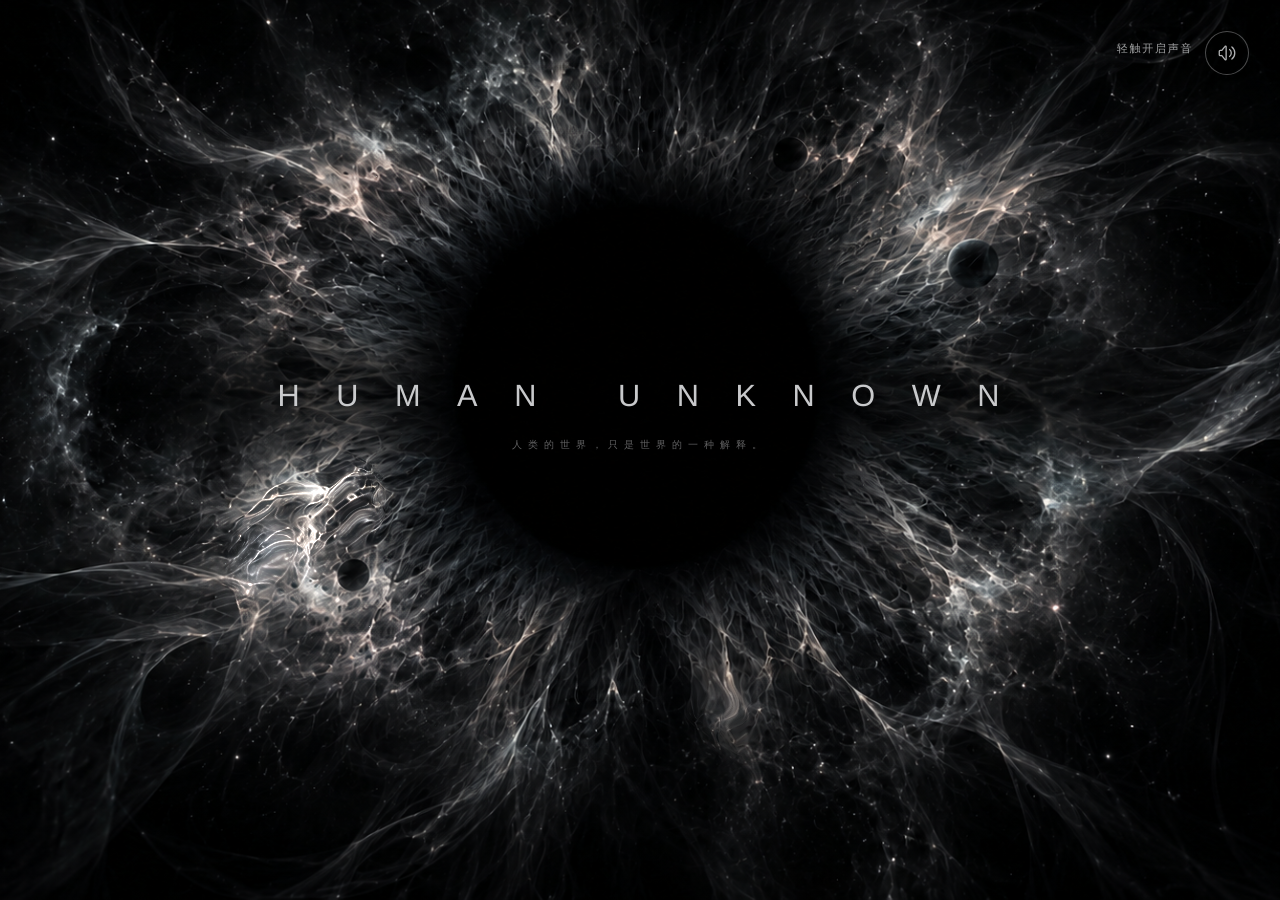
==== index.html @ 8161059b "deploy: publish homepage v4.2" ====
<!doctype html>
<html lang="zh-CN">
<head>
  <meta charset="utf-8">
  <meta name="viewport" content="width=device-width, initial-scale=1">
  <meta name="theme-color" content="#000000">
  <meta name="description" content="HUMAN UNKNOWN — 人类的世界，只是世界的一种解释。">
  <title>HUMAN UNKNOWN</title>
  <link rel="preload" as="image" href="assets/home-contact-background.png">
  <link rel="stylesheet" href="style.css?v=4.2.0-rc.1">
</head>
<body>
  <main
    class="contact"
    id="contact"
    data-intro="blackout"
    data-phase="opening"
    data-life="resting"
    data-input="none"
    data-countdown="waiting"
    data-countdown-value=""
    data-exit-ready="false"
    tabindex="0"
    aria-describedby="contactInstructions guideText"
  >
    <div class="cosmos" id="cosmos" aria-hidden="true">
      <canvas id="nebulaCanvas"></canvas>
      <img
        class="nebula-fallback"
        id="nebulaFallback"
        src="assets/home-contact-background.png"
        alt=""
        width="1672"
        height="941"
        draggable="false"
      >
    </div>

    <button
      class="sound-toggle"
      id="soundToggle"
      type="button"
      aria-label="轻触开启声音"
      aria-pressed="true"
      data-sound-state="armed"
    >
      <img
        id="soundIcon"
        src="assets/tabler-volume.svg"
        alt=""
        width="24"
        height="24"
        draggable="false"
      >
    </button>
    <span class="sound-prompt is-visible" id="soundPrompt" aria-hidden="true">轻触开启声音</span>
    <span class="visually-hidden" id="soundStatus" aria-live="polite">声音等待触碰开启</span>
    <span class="visually-hidden" id="contactInstructions">
      跟随文字靠近中央。“放入你的眼睛”结束后，在瞳孔内连续停留三秒完成接触。使用键盘时，按住回车键或空格键。
    </span>

    <header class="identity" aria-label="HUMAN UNKNOWN">
      <h1>HUMAN UNKNOWN</h1>
      <p>人类的世界，只是世界的一种解释。</p>
    </header>

    <div class="guide" aria-live="polite" aria-atomic="true">
      <p id="guideText"></p>
    </div>

    <div class="gaze-countdown" id="gazeCountdown" aria-live="polite" aria-atomic="true" aria-hidden="true">
      <span id="countdownNumber"></span>
    </div>

    <div class="contact-cursor" id="contactCursor" aria-hidden="true">
      <span></span>
    </div>
  </main>

  <noscript>请启用 JavaScript，完成这次接触。</noscript>
  <script src="encounter-machine.js?v=4.2.0-rc.1"></script>
  <script src="living-nebula.js?v=4.2.0-rc.1"></script>
  <script src="living-soundscape.js?v=4.2.0-rc.1"></script>
  <script src="app.js?v=4.2.0-rc.1"></script>
</body>
</html>
---- style.css ----
:root {
  color-scheme: dark;
  --paper: 222 223 225;
  --intro-reveal: 0;
  --cosmos-scale: 1;
  --cosmos-brightness: .18;
  --cosmos-contrast: 1.7;
  --entry-shift-y: 0px;
  --entry-scale: 1;
  --guide-exit-opacity: 1;
  --handoff-black: 0;
  --contact-proximity: 0;
  --contact-core: 0;
  --contact-hold: 0;
  --contact-countdown: 0;
  --contact-pull: 0;
  --contact-entry: 0;
  --hotzone-cue: 0;
  --hotzone-scale: .96;
  --pupil-x: 0px;
  --pupil-y: 0px;
}

* {
  box-sizing: border-box;
}

html,
body {
  width: 100%;
  height: 100%;
  margin: 0;
  overflow: hidden;
  background: #000;
}

body {
  color: rgb(var(--paper));
  font-family: "Helvetica Neue", "PingFang SC", "Noto Sans CJK SC", Arial, sans-serif;
  cursor: none;
  -webkit-font-smoothing: antialiased;
  text-rendering: geometricPrecision;
}

.contact {
  position: relative;
  width: 100%;
  height: 100%;
  min-height: 100svh;
  isolation: isolate;
  background: #000;
  overflow: hidden;
  user-select: none;
  touch-action: none;
}

.contact:focus-visible {
  outline: 1px solid rgba(var(--paper) / .16);
  outline-offset: -1px;
}

.contact::after {
  content: "";
  position: absolute;
  z-index: 11;
  inset: 0;
  background: #000;
  opacity: var(--handoff-black);
  pointer-events: none;
}

.cosmos {
  position: absolute;
  inset: 0;
  z-index: 0;
  overflow: hidden;
  opacity: var(--intro-reveal);
  filter:
    brightness(var(--cosmos-brightness))
    contrast(var(--cosmos-contrast));
  transform: scale(var(--cosmos-scale));
  transform-origin:
    calc(50% + var(--pupil-x))
    calc(50% + var(--pupil-y));
  will-change: opacity, filter, transform;
}

.cosmos::after {
  content: "";
  position: absolute;
  z-index: 2;
  left: calc(50% + var(--pupil-x));
  top: calc(50% + var(--pupil-y));
  width: clamp(230px, 32vmin, 430px);
  aspect-ratio: 1;
  border-radius: 46% 54% 51% 49% / 53% 47% 55% 45%;
  background:
    radial-gradient(
      ellipse 40% 14% at 48% 23%,
      rgba(var(--paper) / .28) 0%,
      rgba(152 160 164 / .11) 42%,
      transparent 76%
    ),
    radial-gradient(
      ellipse 15% 38% at 76% 53%,
      rgba(var(--paper) / .23) 0%,
      rgba(152 160 164 / .09) 46%,
      transparent 78%
    ),
    radial-gradient(
      ellipse 36% 13% at 47% 78%,
      rgba(var(--paper) / .20) 0%,
      rgba(152 160 164 / .08) 48%,
      transparent 80%
    ),
    radial-gradient(
      ellipse 13% 34% at 24% 55%,
      rgba(var(--paper) / .18) 0%,
      rgba(152 160 164 / .07) 50%,
      transparent 82%
    ),
    radial-gradient(
      ellipse 43% 46% at 50% 51%,
      rgba(0 0 0 / .48) 0 58%,
      transparent 84%
    );
  opacity: var(--hotzone-cue);
  filter: blur(7px) saturate(.72);
  transform: translate(-50%, -50%) rotate(-4deg) scale(var(--hotzone-scale));
  transition:
    opacity .9s cubic-bezier(.22, .61, .36, 1),
    transform 1.25s cubic-bezier(.22, .61, .36, 1),
    border-radius .72s cubic-bezier(.22, .61, .36, 1),
    filter .72s ease;
  pointer-events: none;
  will-change: opacity, transform;
}

.cosmos canvas {
  position: absolute;
  inset: 0;
  width: 100%;
  height: 100%;
  display: block;
  pointer-events: none;
}

.nebula-fallback {
  position: absolute;
  inset: 0;
  width: 100%;
  height: 100%;
  display: none;
  object-fit: cover;
  pointer-events: none;
  -webkit-user-drag: none;
}

.contact.no-webgl .nebula-fallback {
  display: block;
}

.contact.no-webgl #nebulaCanvas {
  display: none;
}

.identity {
  position: absolute;
  z-index: 2;
  left: 50%;
  top: 46.55%;
  width: min(80vw, 1040px);
  transform: translate(-50%, -50%) scale(.985);
  text-align: center;
  opacity: 0;
  filter: blur(9px) brightness(.62);
  transition:
    opacity 1.5s cubic-bezier(.22, .61, .36, 1),
    filter 1.65s cubic-bezier(.22, .61, .36, 1),
    transform 1.65s cubic-bezier(.22, .61, .36, 1);
  pointer-events: none;
}

.contact[data-intro="title-in"] .identity,
.contact[data-intro="title-hold"] .identity,
.contact[data-intro="dissolving"] .identity,
.contact[data-intro="contact"] .identity {
  opacity: 1;
  filter: blur(0) brightness(1);
  transform: translate(-50%, -50%) scale(1);
}

.sound-toggle {
  --sound-glow: 8px;
  --sound-glow-alpha: .015;
  position: fixed;
  z-index: 12;
  top: clamp(20px, 2.4vw, 38px);
  right: clamp(20px, 2.4vw, 38px);
  display: grid;
  place-items: center;
  width: 44px;
  height: 44px;
  margin: 0;
  padding: 0;
  border: 1px solid rgba(var(--paper) / .20);
  border-radius: 50%;
  background: rgba(0 0 0 / .18);
  box-shadow: 0 0 var(--sound-glow) rgba(var(--paper) / var(--sound-glow-alpha));
  opacity: 0;
  transform: translateY(-4px);
  transition:
    opacity 1.4s cubic-bezier(.22, .61, .36, 1),
    transform 1.4s cubic-bezier(.22, .61, .36, 1),
    border-color .45s ease,
    background-color .45s ease,
    box-shadow .35s ease;
  cursor: none;
  touch-action: manipulation;
  -webkit-tap-highlight-color: transparent;
}

.contact.is-ready:not([data-intro="blackout"]) .sound-toggle {
  opacity: .84;
  transform: translateY(0);
}

.sound-toggle:hover,
.sound-toggle:focus-visible,
.sound-toggle.is-on {
  border-color: rgba(var(--paper) / .40);
  background: rgba(0 0 0 / .28);
}

.sound-toggle:hover,
.sound-toggle:focus-visible {
  opacity: 1;
}

.sound-toggle:focus-visible {
  outline: 1px solid rgba(var(--paper) / .72);
  outline-offset: 4px;
}

.contact.is-ready:not([data-intro="blackout"]) .sound-toggle:disabled {
  opacity: .28;
}

.sound-toggle img {
  display: block;
  width: 20px;
  height: 20px;
  opacity: .78;
  transition: opacity .45s ease, transform .45s cubic-bezier(.22, .61, .36, 1);
  pointer-events: none;
  -webkit-user-drag: none;
}

.sound-toggle.is-on img {
  opacity: .94;
  transform: scale(1.03);
}

.sound-prompt {
  position: fixed;
  z-index: 12;
  top: clamp(32px, calc(2.4vw + 13px), 51px);
  right: clamp(76px, calc(2.4vw + 56px), 94px);
  color: rgba(var(--paper) / .72);
  font-family: "PingFang SC", "Noto Sans CJK SC", sans-serif;
  font-size: 11px;
  font-weight: 300;
  line-height: 1;
  letter-spacing: .16em;
  text-shadow: 0 0 16px rgba(0 0 0 / .92);
  white-space: nowrap;
  opacity: 0;
  transform: translateX(5px);
  transition:
    opacity .65s ease,
    transform .8s cubic-bezier(.22, .61, .36, 1);
  pointer-events: none;
}

.contact.is-ready:not([data-intro="blackout"]) .sound-prompt.is-visible {
  opacity: 1;
  transform: translateX(0);
}

.visually-hidden {
  position: absolute !important;
  width: 1px !important;
  height: 1px !important;
  padding: 0 !important;
  margin: -1px !important;
  overflow: hidden !important;
  clip: rect(0, 0, 0, 0) !important;
  white-space: nowrap !important;
  border: 0 !important;
}

.identity h1 {
  margin: 0;
  padding-left: 1.09em;
  color: rgba(var(--paper) / .9);
  font-size: clamp(22px, 2.4vw, 40px);
  font-weight: 200;
  line-height: 1;
  letter-spacing: 1.19em;
  transform: translateY(-5px);
  white-space: nowrap;
}

.identity p {
  margin: clamp(20px, 2.45vh, 26px) 0 0;
  color: rgba(var(--paper) / .43);
  font-family: "PingFang SC", "Noto Sans CJK SC", sans-serif;
  font-size: clamp(10px, .78vw, 13px);
  font-weight: 300;
  line-height: 1.4;
  letter-spacing: .6em;
  white-space: nowrap;
}

.guide {
  position: absolute;
  z-index: 3;
  left: 50%;
  top: 34.5vh;
  width: min(72vw, 640px);
  opacity: var(--guide-exit-opacity);
  transform:
    translate(-50%, var(--entry-shift-y))
    scale(var(--entry-scale));
  transform-origin: 50% 50%;
  text-align: center;
  pointer-events: none;
  will-change: opacity, transform;
}

.guide p {
  min-height: 1.6em;
  margin: 0;
  padding-left: .28em;
  color: rgba(var(--paper) / .62);
  font-family: "PingFang SC", "Noto Sans CJK SC", sans-serif;
  font-size: clamp(10px, .78vw, 13px);
  font-weight: 300;
  line-height: 1.6;
  letter-spacing: .28em;
  text-shadow:
    0 1px 10px rgba(0 0 0 / .98),
    0 0 22px rgba(0 0 0 / .9);
  opacity: 0;
  transform: translateY(6px);
  transition:
    opacity .55s ease,
    transform .65s cubic-bezier(.22, .61, .36, 1);
}

.guide p.is-visible {
  opacity: 1;
  transform: translateY(0);
}

.gaze-countdown {
  position: absolute;
  z-index: 4;
  left: calc(50% + var(--pupil-x));
  top: calc(50% + var(--pupil-y) + clamp(92px, 16vmin, 156px));
  width: 3em;
  color: rgba(var(--paper) / .76);
  font-family: "Helvetica Neue", Arial, sans-serif;
  font-size: clamp(20px, 2.35vmin, 30px);
  font-weight: 200;
  font-variant-numeric: tabular-nums;
  line-height: 1;
  letter-spacing: .04em;
  text-align: center;
  text-shadow:
    0 0 12px rgba(0 0 0 / .98),
    0 0 30px rgba(var(--paper) / .22);
  opacity: 0;
  transform: translate(-50%, -50%) scale(.88);
  transition:
    opacity .38s ease,
    transform .65s cubic-bezier(.22, .61, .36, 1);
  pointer-events: none;
}

.contact[data-countdown="active"] .gaze-countdown,
.contact[data-countdown="releasing"] .gaze-countdown {
  opacity: calc(.48 + var(--contact-countdown) * .40);
  transform: translate(-50%, -50%) scale(1);
}

.contact[data-countdown="ready"] .cosmos::after {
  filter: blur(5px) saturate(.68) brightness(1.18);
}

.contact[data-countdown="active"] .cosmos::after,
.contact[data-countdown="releasing"] .cosmos::after {
  border-radius: 34% 66% 37% 63% / 52% 46% 54% 48%;
  filter: blur(3px) saturate(.58) brightness(1.28);
  transform:
    translate(-50%, -50%)
    rotate(1deg)
    scale(var(--hotzone-scale))
    scaleX(.72)
    scaleY(1.08);
}

.contact-cursor {
  position: fixed;
  z-index: 10;
  left: 0;
  top: 0;
  width: 30px;
  height: 30px;
  margin: -15px 0 0 -15px;
  border: 1px solid rgba(var(--paper) / .54);
  border-radius: 50%;
  opacity: 0;
  transform: translate3d(-100px, -100px, 0) scale(1);
  transition:
    opacity .35s ease,
    width .65s cubic-bezier(.22, .61, .36, 1),
    height .65s cubic-bezier(.22, .61, .36, 1),
    margin .65s cubic-bezier(.22, .61, .36, 1),
    border-color .65s ease;
  will-change: transform;
  pointer-events: none;
}

.contact-cursor span {
  position: absolute;
  left: 50%;
  top: 50%;
  width: 2px;
  height: 2px;
  border-radius: 50%;
  background: rgba(var(--paper) / .62);
  transform: translate(-50%, -50%);
  opacity: 0;
  transition: opacity .65s ease;
}

.contact.has-pointer .contact-cursor {
  opacity: 1;
}

.contact[data-phase="closer"] .contact-cursor {
  width: 22px;
  height: 22px;
  margin: -11px 0 0 -11px;
  border-color: rgba(var(--paper) / .68);
}

.contact[data-phase="closer"] .contact-cursor span {
  opacity: 1;
}

noscript {
  position: fixed;
  z-index: 20;
  left: 50%;
  bottom: 8vh;
  transform: translateX(-50%);
  color: rgba(var(--paper) / .5);
  font-size: 12px;
  letter-spacing: .12em;
}

.contact[data-phase="handoff"] .guide {
  opacity: 0;
  pointer-events: none;
}

@media (max-width: 720px) {
  .identity {
    top: 47%;
    width: 92vw;
  }

  .identity h1 {
    padding-left: .32em;
    font-size: clamp(18px, 6vw, 28px);
    letter-spacing: .32em;
    transform: none;
  }

  .identity p {
    margin-top: 18px;
    font-size: 10px;
    letter-spacing: .18em;
  }

  .guide {
    top: 31.5vh;
    width: 88vw;
  }

  .guide p {
    font-size: 11px;
  }

  .gaze-countdown {
    top: calc(50% + var(--pupil-y) + 94px);
    font-size: 22px;
  }

  .sound-toggle {
    top: 18px;
    right: 18px;
    width: 44px;
    height: 44px;
  }

  .sound-toggle img {
    width: 19px;
    height: 19px;
  }

  .sound-prompt {
    top: 34px;
    right: 74px;
    font-size: 10px;
  }
}

@media (hover: none), (pointer: coarse) {
  body {
    cursor: auto;
  }

  .contact-cursor {
    display: none;
  }
}

@media (prefers-reduced-motion: reduce) {
  .cosmos,
  .identity,
  .guide p,
  .gaze-countdown,
  .sound-toggle,
  .sound-toggle img,
  .sound-prompt,
  .cosmos::after,
  .contact-cursor,
  .contact-cursor span {
    transition-duration: .01ms !important;
  }

  .cosmos canvas {
    will-change: auto;
  }

  .cosmos {
    transform: none;
    will-change: opacity;
  }
}
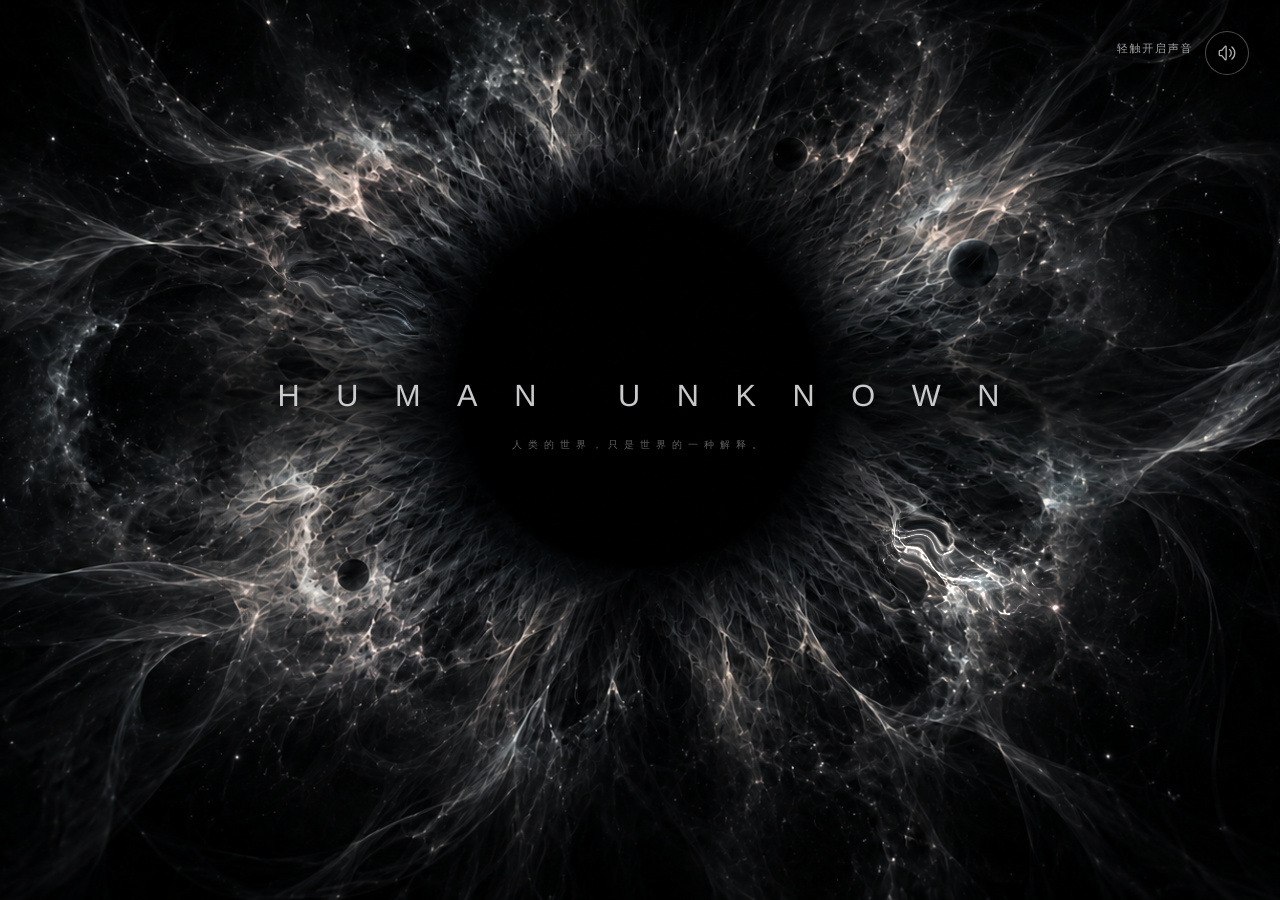
==== commit aeddc989: "feat: deploy pure-light cursor" ====
--- a/index.html
+++ b/index.html
@@ -7,7 +7,9 @@
   <meta name="description" content="HUMAN UNKNOWN — 人类的世界，只是世界的一种解释。">
   <title>HUMAN UNKNOWN</title>
   <link rel="preload" as="image" href="assets/home-contact-background.png">
-  <link rel="stylesheet" href="style.css?v=4.2.0-rc.1">
+  <link rel="preload" as="image" href="assets/cursor-light-cloud.png">
+  <link rel="preload" as="image" href="assets/cursor-light-point.png">
+  <link rel="stylesheet" href="style.css?v=4.3.0-rc.2">
 </head>
 <body>
   <main
@@ -72,15 +74,55 @@
       <span id="countdownNumber"></span>
     </div>
 
-    <div class="contact-cursor" id="contactCursor" aria-hidden="true">
-      <span></span>
+    <div
+      class="contact-cursor"
+      id="contactCursor"
+      data-mode="cloud"
+      data-target="none"
+      aria-hidden="true"
+    >
+      <span class="contact-cursor__stage">
+        <img
+          class="contact-cursor__light contact-cursor__cloud contact-cursor__cloud--veil"
+          src="assets/cursor-light-cloud.png"
+          alt=""
+          width="320"
+          height="320"
+          draggable="false"
+        >
+        <img
+          class="contact-cursor__light contact-cursor__cloud contact-cursor__cloud--body"
+          src="assets/cursor-light-cloud.png"
+          alt=""
+          width="320"
+          height="320"
+          draggable="false"
+        >
+        <img
+          class="contact-cursor__light contact-cursor__point contact-cursor__point--halo"
+          src="assets/cursor-light-point.png"
+          alt=""
+          width="192"
+          height="192"
+          draggable="false"
+        >
+        <img
+          class="contact-cursor__light contact-cursor__point contact-cursor__point--body"
+          src="assets/cursor-light-point.png"
+          alt=""
+          width="192"
+          height="192"
+          draggable="false"
+        >
+      </span>
     </div>
   </main>
 
   <noscript>请启用 JavaScript，完成这次接触。</noscript>
-  <script src="encounter-machine.js?v=4.2.0-rc.1"></script>
-  <script src="living-nebula.js?v=4.2.0-rc.1"></script>
-  <script src="living-soundscape.js?v=4.2.0-rc.1"></script>
-  <script src="app.js?v=4.2.0-rc.1"></script>
+  <script src="encounter-machine.js?v=4.3.0-rc.2"></script>
+  <script src="living-nebula.js?v=4.3.0-rc.2"></script>
+  <script src="living-soundscape.js?v=4.3.0-rc.2"></script>
+  <script src="light-cursor.js?v=4.3.0-rc.2"></script>
+  <script src="app.js?v=4.3.0-rc.2"></script>
 </body>
 </html>
--- a/style.css
+++ b/style.css
@@ -40,6 +40,16 @@
   cursor: none;
   -webkit-font-smoothing: antialiased;
   text-rendering: geometricPrecision;
+}
+
+@media (hover: hover) and (pointer: fine) {
+  html,
+  body,
+  body *,
+  body *::before,
+  body *::after {
+    cursor: none !important;
+  }
 }
 
 .contact {
@@ -411,53 +421,135 @@
 }
 
 .contact-cursor {
+  --cursor-opacity: 1;
+  --cursor-cloud-opacity: 1;
+  --cursor-cloud-veil-opacity: .34;
+  --cursor-point-opacity: 0;
+  --cursor-point-halo-opacity: 0;
+  --cursor-trail-x: 0px;
+  --cursor-trail-y: 0px;
+  --cursor-trail-wide-x: 0px;
+  --cursor-trail-wide-y: 0px;
+  --cursor-cloud-rotation: -8deg;
+  --cursor-cloud-veil-rotation: -12deg;
+  --cursor-orbit-rotation: 14deg;
+  --cursor-orbit-halo-rotation: -8.68deg;
+  --cursor-cloud-scale: 1;
+  --cursor-point-scale: .68;
+  --cursor-pull-x: 0px;
+  --cursor-pull-y: 0px;
+  --cursor-pull-angle: 0deg;
+  --cursor-stretch: 1;
+  --cursor-collapse: 1;
   position: fixed;
-  z-index: 10;
+  z-index: 14;
   left: 0;
   top: 0;
-  width: 30px;
-  height: 30px;
-  margin: -15px 0 0 -15px;
-  border: 1px solid rgba(var(--paper) / .54);
-  border-radius: 50%;
+  width: 86px;
+  height: 86px;
+  margin: -43px 0 0 -43px;
   opacity: 0;
-  transform: translate3d(-100px, -100px, 0) scale(1);
-  transition:
-    opacity .35s ease,
-    width .65s cubic-bezier(.22, .61, .36, 1),
-    height .65s cubic-bezier(.22, .61, .36, 1),
-    margin .65s cubic-bezier(.22, .61, .36, 1),
-    border-color .65s ease;
-  will-change: transform;
-  pointer-events: none;
-}
-
-.contact-cursor span {
+  transform: translate3d(-100px, -100px, 0);
+  transition: opacity .18s ease-out;
+  will-change: transform, opacity;
+  pointer-events: none;
+}
+
+.contact-cursor__stage,
+.contact-cursor__light {
   position: absolute;
   left: 50%;
   top: 50%;
-  width: 2px;
-  height: 2px;
-  border-radius: 50%;
-  background: rgba(var(--paper) / .62);
-  transform: translate(-50%, -50%);
-  opacity: 0;
-  transition: opacity .65s ease;
+  display: block;
+  pointer-events: none;
+  user-select: none;
+  -webkit-user-drag: none;
+}
+
+.contact-cursor__stage {
+  width: 86px;
+  height: 86px;
+  transform:
+    translate(
+      calc(-50% + var(--cursor-pull-x)),
+      calc(-50% + var(--cursor-pull-y))
+    )
+    rotate(var(--cursor-pull-angle))
+    scaleX(var(--cursor-stretch))
+    scaleY(var(--cursor-collapse));
+  transform-origin: 50% 50%;
+  will-change: transform;
+}
+
+.contact-cursor__light {
+  max-width: none;
+  height: auto;
+  mix-blend-mode: screen;
+  image-rendering: auto;
+  will-change: transform, opacity, filter;
+}
+
+.contact-cursor__cloud--body {
+  width: 72px;
+  opacity: var(--cursor-cloud-opacity);
+  filter:
+    brightness(1.18)
+    contrast(1.12)
+    saturate(.72)
+    drop-shadow(0 0 2px rgba(255 246 232 / .54))
+    drop-shadow(0 0 6px rgba(255 239 217 / .18));
+  transform:
+    translate(
+      calc(-50% + var(--cursor-trail-x)),
+      calc(-50% + var(--cursor-trail-y))
+    )
+    rotate(var(--cursor-cloud-rotation))
+    scale(var(--cursor-cloud-scale));
+}
+
+.contact-cursor__cloud--veil {
+  width: 82px;
+  opacity: var(--cursor-cloud-veil-opacity);
+  filter: blur(.9px) brightness(.74) contrast(1.10) saturate(.68);
+  transform:
+    translate(
+      calc(-50% + var(--cursor-trail-wide-x)),
+      calc(-50% + var(--cursor-trail-wide-y))
+    )
+    rotate(var(--cursor-cloud-veil-rotation))
+    scale(var(--cursor-cloud-scale));
+}
+
+.contact-cursor__point--body {
+  width: 42px;
+  opacity: var(--cursor-point-opacity);
+  filter:
+    brightness(1.28)
+    contrast(1.18)
+    saturate(.70)
+    drop-shadow(0 0 4px rgba(255 244 226 / .48));
+  transform:
+    translate(-50%, -50%)
+    rotate(var(--cursor-orbit-rotation))
+    scale(var(--cursor-point-scale));
+}
+
+.contact-cursor__point--halo {
+  width: 52px;
+  opacity: var(--cursor-point-halo-opacity);
+  filter:
+    blur(1.7px)
+    brightness(.92)
+    saturate(.66)
+    drop-shadow(0 0 6px rgba(255 239 215 / .42));
+  transform:
+    translate(-50%, -50%)
+    rotate(var(--cursor-orbit-halo-rotation))
+    scale(var(--cursor-point-scale));
 }
 
 .contact.has-pointer .contact-cursor {
-  opacity: 1;
-}
-
-.contact[data-phase="closer"] .contact-cursor {
-  width: 22px;
-  height: 22px;
-  margin: -11px 0 0 -11px;
-  border-color: rgba(var(--paper) / .68);
-}
-
-.contact[data-phase="closer"] .contact-cursor span {
-  opacity: 1;
+  opacity: var(--cursor-opacity);
 }
 
 noscript {
@@ -529,8 +621,12 @@
 }
 
 @media (hover: none), (pointer: coarse) {
-  body {
-    cursor: auto;
+  html,
+  body,
+  body *,
+  body *::before,
+  body *::after {
+    cursor: auto !important;
   }
 
   .contact-cursor {
@@ -548,7 +644,8 @@
   .sound-prompt,
   .cosmos::after,
   .contact-cursor,
-  .contact-cursor span {
+  .contact-cursor__stage,
+  .contact-cursor__light {
     transition-duration: .01ms !important;
   }
 
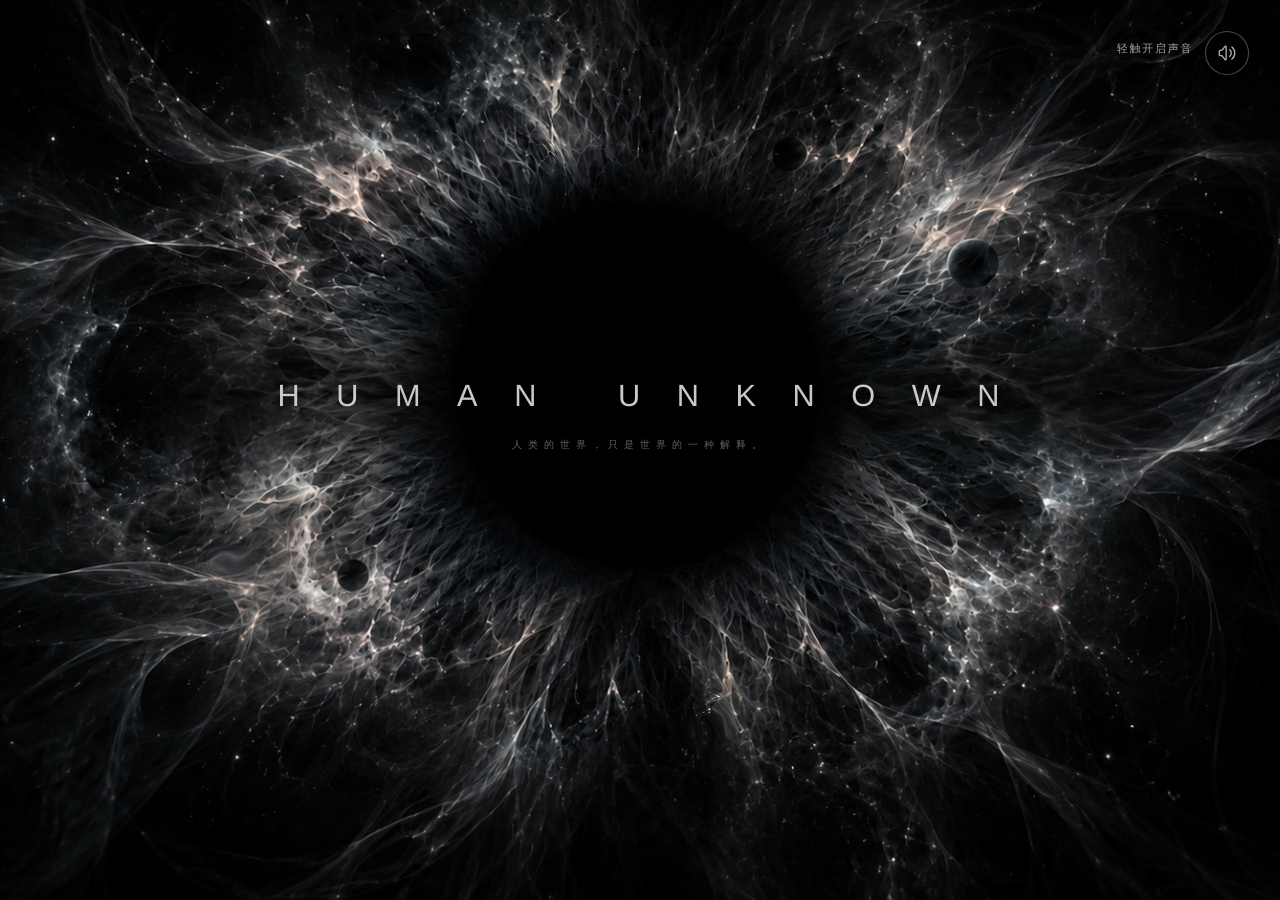
==== commit 5e27d7ee: "deploy: publish homepage v4.4 hold button" ====
--- a/index.html
+++ b/index.html
@@ -9,7 +9,7 @@
   <link rel="preload" as="image" href="assets/home-contact-background.png">
   <link rel="preload" as="image" href="assets/cursor-light-cloud.png">
   <link rel="preload" as="image" href="assets/cursor-light-point.png">
-  <link rel="stylesheet" href="style.css?v=4.3.0-rc.2">
+  <link rel="stylesheet" href="style.css?v=4.4.0-rc.1">
 </head>
 <body>
   <main
@@ -58,7 +58,7 @@
     <span class="sound-prompt is-visible" id="soundPrompt" aria-hidden="true">轻触开启声音</span>
     <span class="visually-hidden" id="soundStatus" aria-live="polite">声音等待触碰开启</span>
     <span class="visually-hidden" id="contactInstructions">
-      跟随文字靠近中央。“放入你的眼睛”结束后，在瞳孔内连续停留三秒完成接触。使用键盘时，按住回车键或空格键。
+      跟随文字完成接触。按钮出现后，长按“放入你的眼睛”三秒。使用键盘时，在按钮上按住回车键或空格键。
     </span>
 
     <header class="identity" aria-label="HUMAN UNKNOWN">
@@ -69,6 +69,10 @@
     <div class="guide" aria-live="polite" aria-atomic="true">
       <p id="guideText"></p>
     </div>
+
+    <button class="entry-control" id="entryControl" type="button" aria-describedby="contactInstructions">
+      长按放入你的眼睛
+    </button>
 
     <div class="gaze-countdown" id="gazeCountdown" aria-live="polite" aria-atomic="true" aria-hidden="true">
       <span id="countdownNumber"></span>
@@ -119,10 +123,10 @@
   </main>
 
   <noscript>请启用 JavaScript，完成这次接触。</noscript>
-  <script src="encounter-machine.js?v=4.3.0-rc.2"></script>
-  <script src="living-nebula.js?v=4.3.0-rc.2"></script>
-  <script src="living-soundscape.js?v=4.3.0-rc.2"></script>
-  <script src="light-cursor.js?v=4.3.0-rc.2"></script>
-  <script src="app.js?v=4.3.0-rc.2"></script>
+  <script src="encounter-machine.js?v=4.4.0-rc.1"></script>
+  <script src="living-nebula.js?v=4.4.0-rc.1"></script>
+  <script src="living-soundscape.js?v=4.4.0-rc.1"></script>
+  <script src="light-cursor.js?v=4.4.0-rc.1"></script>
+  <script src="app.js?v=4.4.0-rc.1"></script>
 </body>
 </html>
--- a/style.css
+++ b/style.css
@@ -17,6 +17,7 @@
   --contact-entry: 0;
   --hotzone-cue: 0;
   --hotzone-scale: .96;
+  --hotzone-y: -11vh;
   --pupil-x: 0px;
   --pupil-y: 0px;
 }
@@ -100,7 +101,7 @@
   position: absolute;
   z-index: 2;
   left: calc(50% + var(--pupil-x));
-  top: calc(50% + var(--pupil-y));
+  top: calc(50% + var(--pupil-y) + var(--hotzone-y));
   width: clamp(230px, 32vmin, 430px);
   aspect-ratio: 1;
   border-radius: 46% 54% 51% 49% / 53% 47% 55% 45%;
@@ -144,6 +145,7 @@
     filter .72s ease;
   pointer-events: none;
   will-change: opacity, transform;
+  display: none;
 }
 
 .cosmos canvas {
@@ -336,7 +338,7 @@
   position: absolute;
   z-index: 3;
   left: 50%;
-  top: 34.5vh;
+  top: 27.5vh;
   width: min(72vw, 640px);
   opacity: var(--guide-exit-opacity);
   transform:
@@ -373,11 +375,51 @@
   transform: translateY(0);
 }
 
+.entry-control {
+  position: absolute;
+  z-index: 5;
+  left: 50%;
+  top: 34vh;
+  min-width: 190px;
+  padding: 13px 24px;
+  border: 1px solid rgba(var(--paper) / .38);
+  border-radius: 2px;
+  background: rgba(var(--paper) / .07);
+  color: rgba(var(--paper) / .78);
+  font: 300 12px/1.4 "PingFang SC", "Noto Sans CJK SC", sans-serif;
+  letter-spacing: .22em;
+  text-align: center;
+  opacity: 0;
+  transform: translate(-50%, 7px);
+  transition: opacity .55s ease, transform .65s ease, background-color .3s ease;
+  pointer-events: none;
+  cursor: none;
+  touch-action: none;
+}
+
+.contact[data-phase="aligned"] .entry-control {
+  opacity: 1;
+  transform: translate(-50%, 0);
+  pointer-events: auto;
+}
+
+.entry-control:hover,
+.entry-control:focus-visible,
+.entry-control.is-holding {
+  border-color: rgba(var(--paper) / .68);
+  background: rgba(var(--paper) / calc(.09 + var(--contact-hold) * .16));
+  outline: none;
+}
+
+.contact[data-phase="aligned"] .guide {
+  opacity: 0;
+}
+
 .gaze-countdown {
   position: absolute;
   z-index: 4;
   left: calc(50% + var(--pupil-x));
-  top: calc(50% + var(--pupil-y) + clamp(92px, 16vmin, 156px));
+  top: calc(50% + var(--pupil-y) + var(--hotzone-y) + clamp(92px, 16vmin, 156px));
   width: 3em;
   color: rgba(var(--paper) / .76);
   font-family: "Helvetica Neue", Arial, sans-serif;
@@ -588,8 +630,17 @@
   }
 
   .guide {
-    top: 31.5vh;
+    top: 25.5vh;
     width: 88vw;
+  }
+
+  .entry-control {
+    top: 32.5vh;
+    min-width: 180px;
+  }
+
+  :root {
+    --hotzone-y: -9vh;
   }
 
   .guide p {
@@ -597,7 +648,7 @@
   }
 
   .gaze-countdown {
-    top: calc(50% + var(--pupil-y) + 94px);
+    top: calc(50% + var(--pupil-y) + var(--hotzone-y) + 94px);
     font-size: 22px;
   }
 
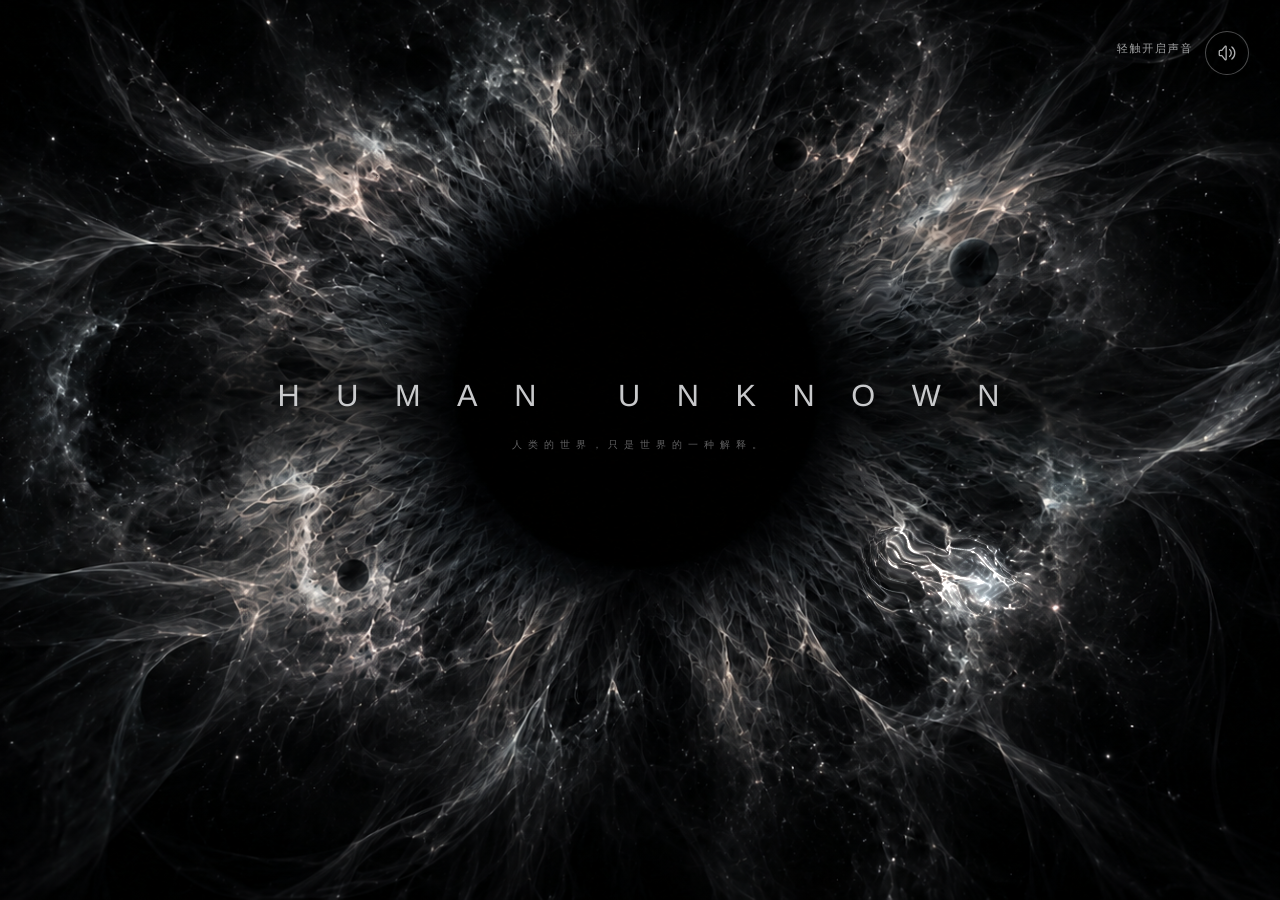
==== commit dc416ffe: "deploy: publish homepage v4.5 gaze return" ====
--- a/index.html
+++ b/index.html
@@ -9,7 +9,7 @@
   <link rel="preload" as="image" href="assets/home-contact-background.png">
   <link rel="preload" as="image" href="assets/cursor-light-cloud.png">
   <link rel="preload" as="image" href="assets/cursor-light-point.png">
-  <link rel="stylesheet" href="style.css?v=4.4.0-rc.1">
+  <link rel="stylesheet" href="style.css?v=4.5.0-rc.1">
 </head>
 <body>
   <main
@@ -58,7 +58,7 @@
     <span class="sound-prompt is-visible" id="soundPrompt" aria-hidden="true">轻触开启声音</span>
     <span class="visually-hidden" id="soundStatus" aria-live="polite">声音等待触碰开启</span>
     <span class="visually-hidden" id="contactInstructions">
-      跟随文字完成接触。按钮出现后，长按“放入你的眼睛”三秒。使用键盘时，在按钮上按住回车键或空格键。
+      跟随文字靠近中央。“在下方放入你的眼睛”结束后，在瞳孔内连续停留三秒完成接触。使用键盘时，按住回车键或空格键。
     </span>
 
     <header class="identity" aria-label="HUMAN UNKNOWN">
@@ -70,13 +70,11 @@
       <p id="guideText"></p>
     </div>
 
-    <button class="entry-control" id="entryControl" type="button" aria-describedby="contactInstructions">
-      长按放入你的眼睛
-    </button>
-
     <div class="gaze-countdown" id="gazeCountdown" aria-live="polite" aria-atomic="true" aria-hidden="true">
       <span id="countdownNumber"></span>
     </div>
+
+    <button class="return-control" id="returnControl" type="button">返回</button>
 
     <div
       class="contact-cursor"
@@ -123,10 +121,10 @@
   </main>
 
   <noscript>请启用 JavaScript，完成这次接触。</noscript>
-  <script src="encounter-machine.js?v=4.4.0-rc.1"></script>
-  <script src="living-nebula.js?v=4.4.0-rc.1"></script>
-  <script src="living-soundscape.js?v=4.4.0-rc.1"></script>
-  <script src="light-cursor.js?v=4.4.0-rc.1"></script>
-  <script src="app.js?v=4.4.0-rc.1"></script>
+  <script src="encounter-machine.js?v=4.5.0-rc.1"></script>
+  <script src="living-nebula.js?v=4.5.0-rc.1"></script>
+  <script src="living-soundscape.js?v=4.5.0-rc.1"></script>
+  <script src="light-cursor.js?v=4.5.0-rc.1"></script>
+  <script src="app.js?v=4.5.0-rc.1"></script>
 </body>
 </html>
--- a/style.css
+++ b/style.css
@@ -145,7 +145,6 @@
     filter .72s ease;
   pointer-events: none;
   will-change: opacity, transform;
-  display: none;
 }
 
 .cosmos canvas {
@@ -348,12 +347,13 @@
   text-align: center;
   pointer-events: none;
   will-change: opacity, transform;
+  transition: top .8s cubic-bezier(.22, .61, .36, 1);
 }
 
 .guide p {
   min-height: 1.6em;
   margin: 0;
-  padding-left: .28em;
+  padding-left: 0;
   color: rgba(var(--paper) / .62);
   font-family: "PingFang SC", "Noto Sans CJK SC", sans-serif;
   font-size: clamp(10px, .78vw, 13px);
@@ -373,46 +373,6 @@
 .guide p.is-visible {
   opacity: 1;
   transform: translateY(0);
-}
-
-.entry-control {
-  position: absolute;
-  z-index: 5;
-  left: 50%;
-  top: 34vh;
-  min-width: 190px;
-  padding: 13px 24px;
-  border: 1px solid rgba(var(--paper) / .38);
-  border-radius: 2px;
-  background: rgba(var(--paper) / .07);
-  color: rgba(var(--paper) / .78);
-  font: 300 12px/1.4 "PingFang SC", "Noto Sans CJK SC", sans-serif;
-  letter-spacing: .22em;
-  text-align: center;
-  opacity: 0;
-  transform: translate(-50%, 7px);
-  transition: opacity .55s ease, transform .65s ease, background-color .3s ease;
-  pointer-events: none;
-  cursor: none;
-  touch-action: none;
-}
-
-.contact[data-phase="aligned"] .entry-control {
-  opacity: 1;
-  transform: translate(-50%, 0);
-  pointer-events: auto;
-}
-
-.entry-control:hover,
-.entry-control:focus-visible,
-.entry-control.is-holding {
-  border-color: rgba(var(--paper) / .68);
-  background: rgba(var(--paper) / calc(.09 + var(--contact-hold) * .16));
-  outline: none;
-}
-
-.contact[data-phase="aligned"] .guide {
-  opacity: 0;
 }
 
 .gaze-countdown {
@@ -610,6 +570,37 @@
   pointer-events: none;
 }
 
+.return-control {
+  position: fixed;
+  z-index: 13;
+  left: 50%;
+  bottom: 8vh;
+  padding: 10px 22px;
+  border: 1px solid rgba(var(--paper) / .30);
+  border-radius: 2px;
+  background: rgba(0 0 0 / .16);
+  color: rgba(var(--paper) / .68);
+  font: 300 11px/1.4 "PingFang SC", "Noto Sans CJK SC", sans-serif;
+  letter-spacing: .24em;
+  opacity: 0;
+  transform: translate(-50%, 8px);
+  transition: opacity .7s ease, transform .7s ease, border-color .3s ease;
+  pointer-events: none;
+  cursor: none;
+}
+
+.contact[data-phase="handoff"] .return-control {
+  opacity: 1;
+  transform: translate(-50%, 0);
+  pointer-events: auto;
+}
+
+.return-control:hover,
+.return-control:focus-visible {
+  border-color: rgba(var(--paper) / .62);
+  outline: none;
+}
+
 @media (max-width: 720px) {
   .identity {
     top: 47%;
@@ -632,11 +623,6 @@
   .guide {
     top: 25.5vh;
     width: 88vw;
-  }
-
-  .entry-control {
-    top: 32.5vh;
-    min-width: 180px;
   }
 
   :root {
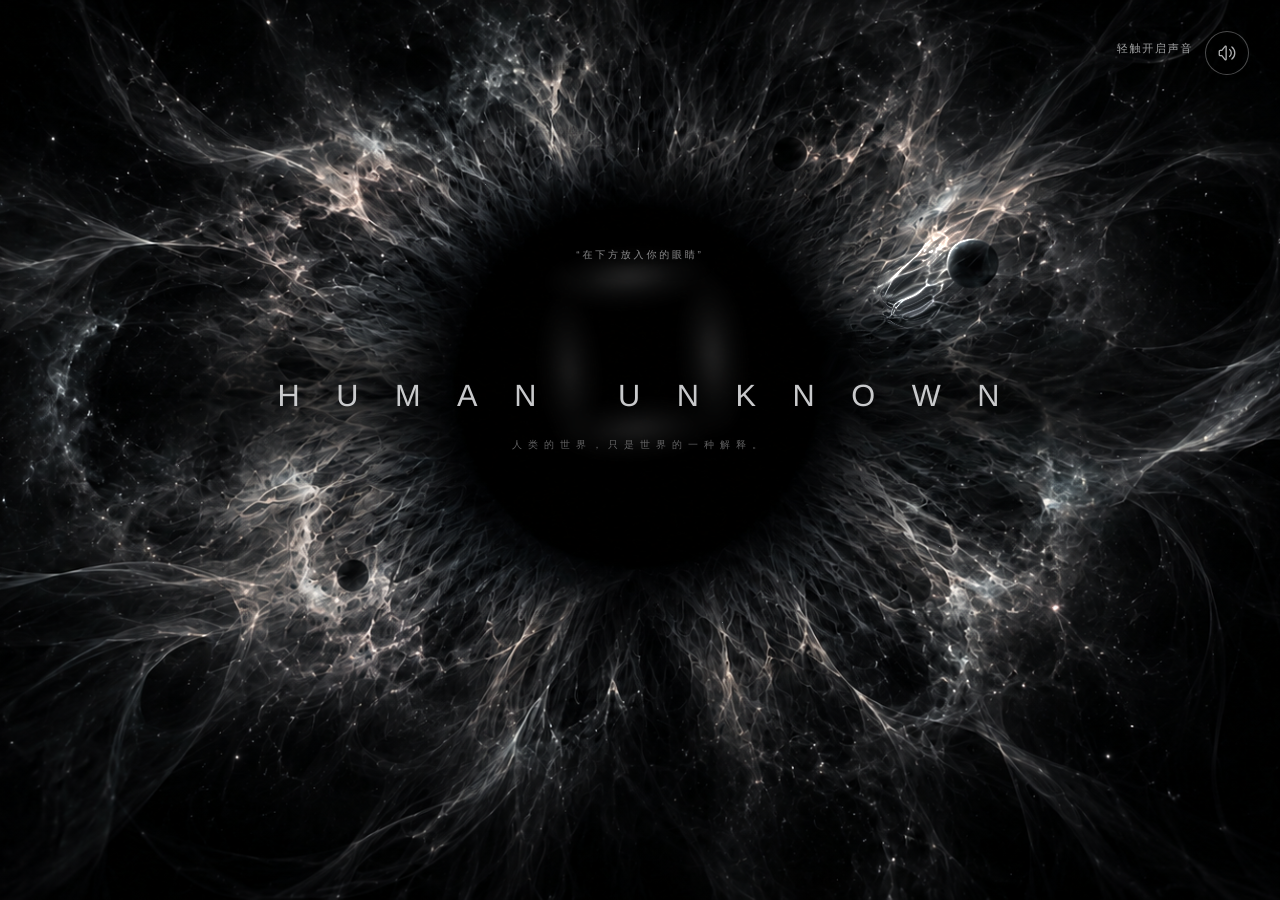
==== commit 2ae3b4d6: "deploy: publish homepage v4.5.1 narration timing" ====
--- a/index.html
+++ b/index.html
@@ -9,7 +9,7 @@
   <link rel="preload" as="image" href="assets/home-contact-background.png">
   <link rel="preload" as="image" href="assets/cursor-light-cloud.png">
   <link rel="preload" as="image" href="assets/cursor-light-point.png">
-  <link rel="stylesheet" href="style.css?v=4.5.0-rc.1">
+  <link rel="stylesheet" href="style.css?v=4.5.1-rc.1">
 </head>
 <body>
   <main
@@ -121,10 +121,10 @@
   </main>
 
   <noscript>请启用 JavaScript，完成这次接触。</noscript>
-  <script src="encounter-machine.js?v=4.5.0-rc.1"></script>
-  <script src="living-nebula.js?v=4.5.0-rc.1"></script>
-  <script src="living-soundscape.js?v=4.5.0-rc.1"></script>
-  <script src="light-cursor.js?v=4.5.0-rc.1"></script>
-  <script src="app.js?v=4.5.0-rc.1"></script>
+  <script src="encounter-machine.js?v=4.5.1-rc.1"></script>
+  <script src="living-nebula.js?v=4.5.1-rc.1"></script>
+  <script src="living-soundscape.js?v=4.5.1-rc.1"></script>
+  <script src="light-cursor.js?v=4.5.1-rc.1"></script>
+  <script src="app.js?v=4.5.1-rc.1"></script>
 </body>
 </html>
--- a/style.css
+++ b/style.css
@@ -366,8 +366,8 @@
   opacity: 0;
   transform: translateY(6px);
   transition:
-    opacity .55s ease,
-    transform .65s cubic-bezier(.22, .61, .36, 1);
+    opacity 1.2s ease,
+    transform 1.2s cubic-bezier(.22, .61, .36, 1);
 }
 
 .guide p.is-visible {
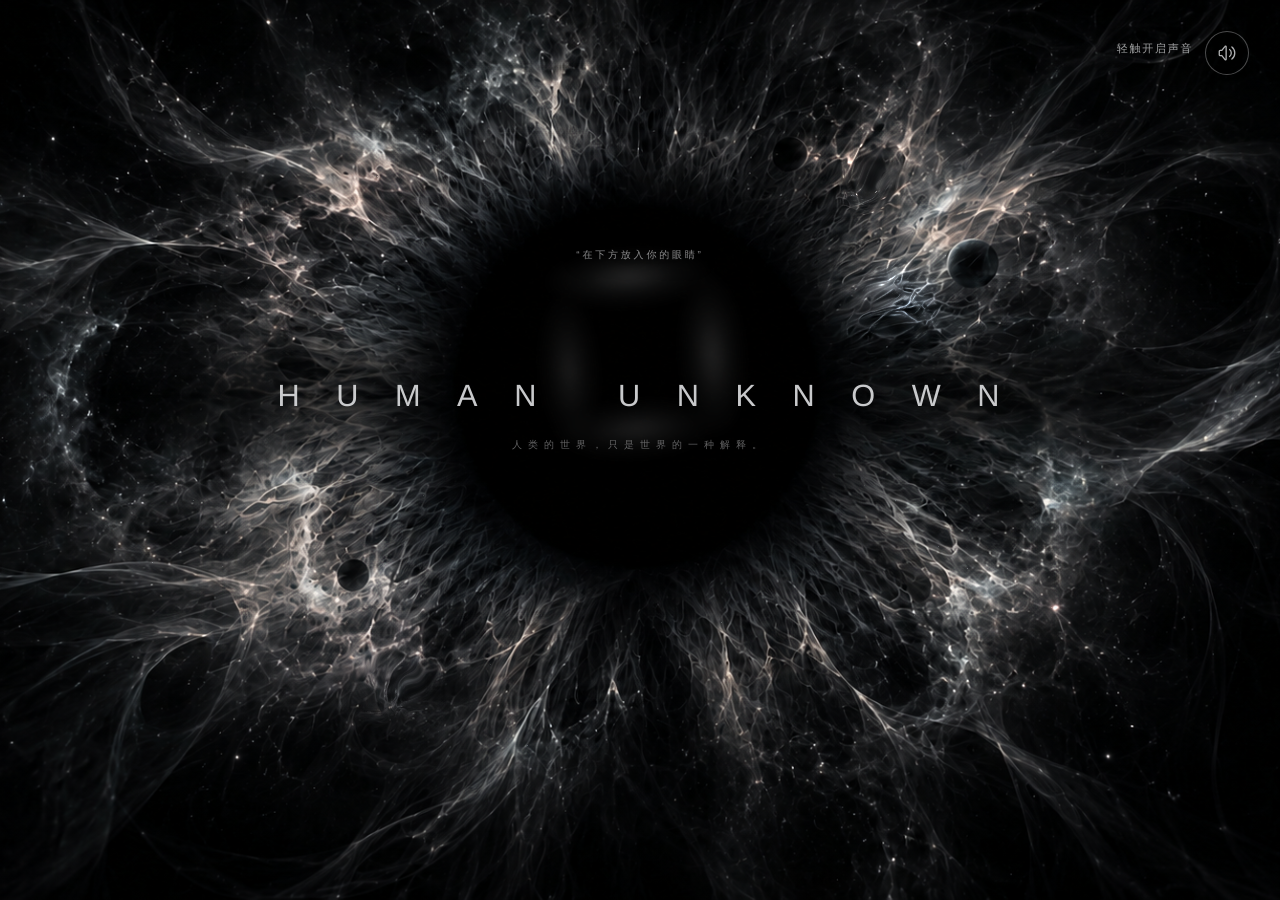
==== commit b3d1bc63: "deploy: publish homepage v4.5.2 ready pause" ====
--- a/index.html
+++ b/index.html
@@ -9,7 +9,7 @@
   <link rel="preload" as="image" href="assets/home-contact-background.png">
   <link rel="preload" as="image" href="assets/cursor-light-cloud.png">
   <link rel="preload" as="image" href="assets/cursor-light-point.png">
-  <link rel="stylesheet" href="style.css?v=4.5.1-rc.1">
+  <link rel="stylesheet" href="style.css?v=4.5.2-rc.1">
 </head>
 <body>
   <main
@@ -121,10 +121,10 @@
   </main>
 
   <noscript>请启用 JavaScript，完成这次接触。</noscript>
-  <script src="encounter-machine.js?v=4.5.1-rc.1"></script>
-  <script src="living-nebula.js?v=4.5.1-rc.1"></script>
-  <script src="living-soundscape.js?v=4.5.1-rc.1"></script>
-  <script src="light-cursor.js?v=4.5.1-rc.1"></script>
-  <script src="app.js?v=4.5.1-rc.1"></script>
+  <script src="encounter-machine.js?v=4.5.2-rc.1"></script>
+  <script src="living-nebula.js?v=4.5.2-rc.1"></script>
+  <script src="living-soundscape.js?v=4.5.2-rc.1"></script>
+  <script src="light-cursor.js?v=4.5.2-rc.1"></script>
+  <script src="app.js?v=4.5.2-rc.1"></script>
 </body>
 </html>
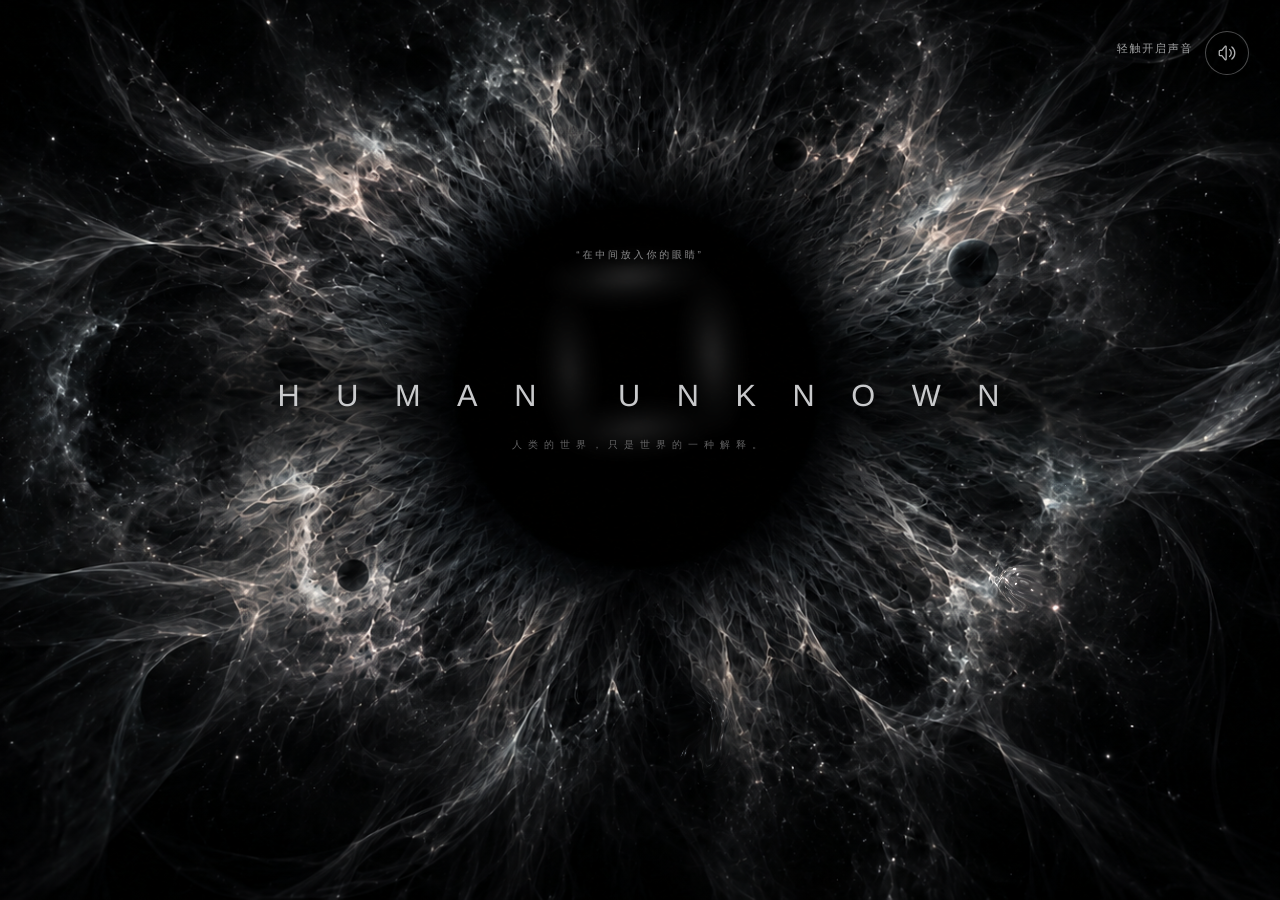
==== commit 28a8e649: "deploy: publish homepage v4.5.3 copy" ====
--- a/index.html
+++ b/index.html
@@ -9,7 +9,7 @@
   <link rel="preload" as="image" href="assets/home-contact-background.png">
   <link rel="preload" as="image" href="assets/cursor-light-cloud.png">
   <link rel="preload" as="image" href="assets/cursor-light-point.png">
-  <link rel="stylesheet" href="style.css?v=4.5.2-rc.1">
+  <link rel="stylesheet" href="style.css?v=4.5.3-rc.1">
 </head>
 <body>
   <main
@@ -58,7 +58,7 @@
     <span class="sound-prompt is-visible" id="soundPrompt" aria-hidden="true">轻触开启声音</span>
     <span class="visually-hidden" id="soundStatus" aria-live="polite">声音等待触碰开启</span>
     <span class="visually-hidden" id="contactInstructions">
-      跟随文字靠近中央。“在下方放入你的眼睛”结束后，在瞳孔内连续停留三秒完成接触。使用键盘时，按住回车键或空格键。
+      跟随文字靠近中央。“在中间放入你的眼睛”出现后，在瞳孔内连续停留三秒完成接触。使用键盘时，按住回车键或空格键。
     </span>
 
     <header class="identity" aria-label="HUMAN UNKNOWN">
@@ -121,10 +121,10 @@
   </main>
 
   <noscript>请启用 JavaScript，完成这次接触。</noscript>
-  <script src="encounter-machine.js?v=4.5.2-rc.1"></script>
-  <script src="living-nebula.js?v=4.5.2-rc.1"></script>
-  <script src="living-soundscape.js?v=4.5.2-rc.1"></script>
-  <script src="light-cursor.js?v=4.5.2-rc.1"></script>
-  <script src="app.js?v=4.5.2-rc.1"></script>
+  <script src="encounter-machine.js?v=4.5.3-rc.1"></script>
+  <script src="living-nebula.js?v=4.5.3-rc.1"></script>
+  <script src="living-soundscape.js?v=4.5.3-rc.1"></script>
+  <script src="light-cursor.js?v=4.5.3-rc.1"></script>
+  <script src="app.js?v=4.5.3-rc.1"></script>
 </body>
 </html>
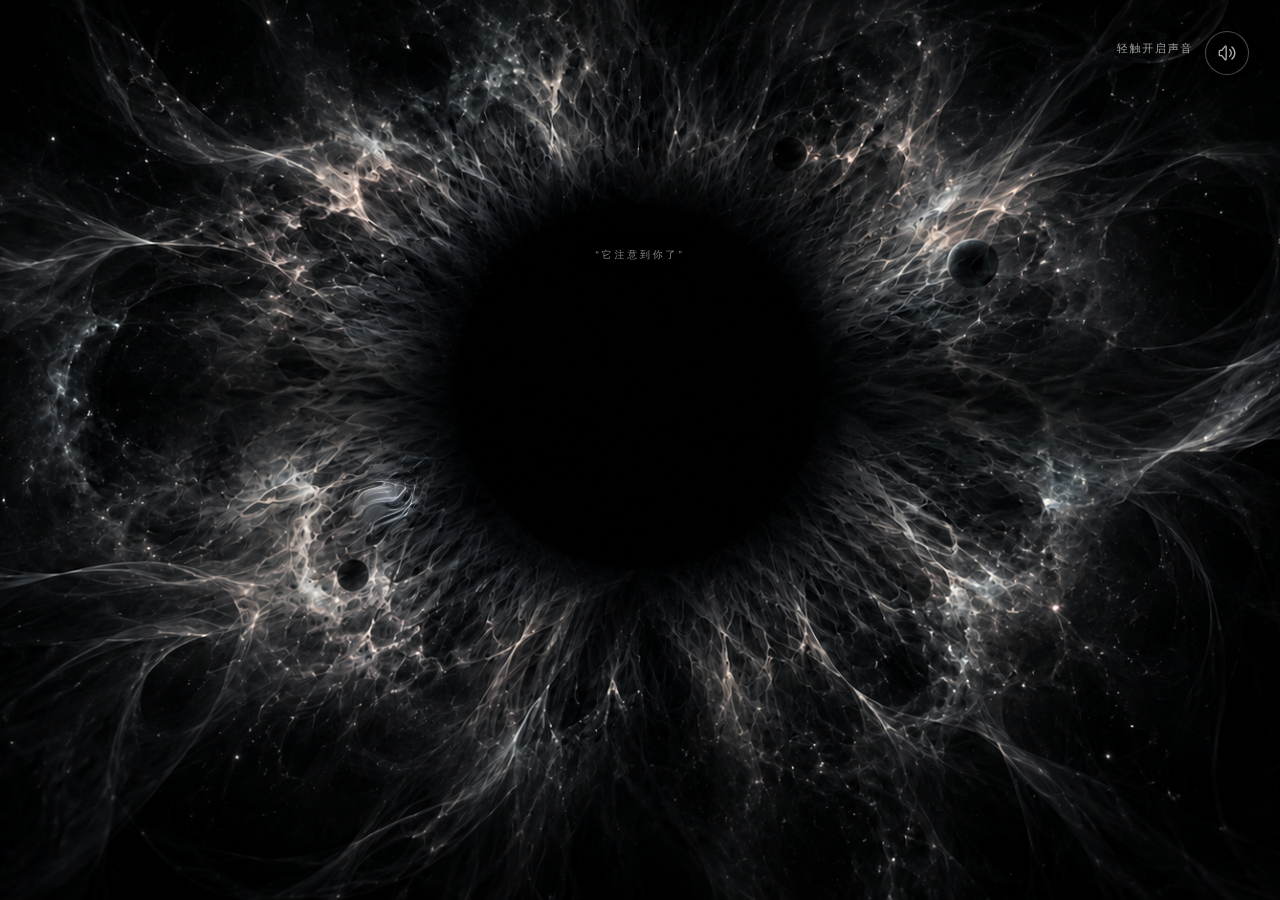
==== commit 2e073f62: "deploy: publish complete three-world journey" ====
--- a/index.html
+++ b/index.html
@@ -5,11 +5,15 @@
   <meta name="viewport" content="width=device-width, initial-scale=1">
   <meta name="theme-color" content="#000000">
   <meta name="description" content="HUMAN UNKNOWN — 人类的世界，只是世界的一种解释。">
+  <link rel="icon" href="data:,">
   <title>HUMAN UNKNOWN</title>
   <link rel="preload" as="image" href="assets/home-contact-background.png">
   <link rel="preload" as="image" href="assets/cursor-light-cloud.png">
   <link rel="preload" as="image" href="assets/cursor-light-point.png">
-  <link rel="stylesheet" href="style.css?v=4.5.3-rc.1">
+  <link rel="preload" as="image" href="assets/world1-update-2-background@2x.png">
+  <link rel="stylesheet" href="style.css?v=full-journey-0.1.0-rc.1">
+  <link rel="stylesheet" href="green-body-realtime.css?v=full-journey-0.1.0-rc.1">
+  <link rel="stylesheet" href="journey-transition.css?v=full-journey-0.1.0-rc.1">
 </head>
 <body>
   <main
@@ -58,7 +62,7 @@
     <span class="sound-prompt is-visible" id="soundPrompt" aria-hidden="true">轻触开启声音</span>
     <span class="visually-hidden" id="soundStatus" aria-live="polite">声音等待触碰开启</span>
     <span class="visually-hidden" id="contactInstructions">
-      跟随文字靠近中央。“在中间放入你的眼睛”出现后，在瞳孔内连续停留三秒完成接触。使用键盘时，按住回车键或空格键。
+      按照页面文字移动光标。当“来中间，进入它的世界”完整显示后，在中央瞳孔内连续停留三秒完成接触。
     </span>
 
     <header class="identity" aria-label="HUMAN UNKNOWN">
@@ -120,11 +124,116 @@
     </div>
   </main>
 
+  <section
+    class="world-one"
+    id="worldOne"
+    data-active="false"
+    data-entry="idle"
+    data-phase="prepared"
+    data-chapter-stage="hidden"
+    aria-label="CHAPTER 01 / THE GREEN BODY｜群体生命"
+    aria-hidden="true"
+    tabindex="-1"
+    hidden
+  >
+    <canvas class="world-one__living" id="greenBodyLivingCanvas" aria-hidden="true"></canvas>
+    <canvas class="world-one__canvas" id="greenBodyCanvas" aria-hidden="true"></canvas>
+    <div class="world-one__vignette" aria-hidden="true"></div>
+    <header class="world-one__chrome">
+      <button id="worldReturn" type="button">HUMAN UNKNOWN</button>
+      <span>PLANT</span>
+    </header>
+    <button
+      class="sound-toggle world-one__sound-toggle"
+      id="worldSoundToggle"
+      type="button"
+      aria-label="轻触开启声音"
+      aria-pressed="true"
+      data-sound-state="armed"
+      data-sound-control="global"
+    >
+      <img src="assets/tabler-volume.svg" alt="" width="24" height="24" draggable="false">
+    </button>
+    <span class="visually-hidden" id="worldSoundStatus" aria-live="polite">声音等待触碰开启</span>
+    <div class="world-one__copy" id="worldCopy" aria-live="polite">
+      <div class="world-one__beat" data-beat="chapter">
+        <small>CHAPTER 01</small>
+        <h2>THE GREEN BODY</h2>
+        <p>群体生命</p>
+        <i></i>
+        <blockquote>“我”一定要有明确的边界吗？</blockquote>
+      </div>
+      <div class="world-one__beat world-one__beat--right" data-beat="here" data-copy-key="here"></div>
+      <div class="world-one__beat world-one__beat--right" data-beat="there" data-copy-key="there"></div>
+      <div class="world-one__beat world-one__beat--right" data-beat="collective" data-copy-key="collective"></div>
+      <div class="world-one__beat world-one__beat--right" data-beat="contrast" data-copy-key="contrast"></div>
+      <div class="world-one__beat world-one__beat--right" data-beat="question" data-copy-key="question"></div>
+      <div class="world-one__beat world-one__beat--right" data-beat="human" data-copy-key="human"></div>
+      <div class="world-one__beat world-one__beat--right" data-beat="final" data-copy-key="final"></div>
+    </div>
+    <div class="world-one__hint" id="worldHint">移动你的感知，看看哪里会注意到你。 <span>MOVE TO EXPLORE</span></div>
+    <button class="world-one__narrative-continue" id="worldNarrativeContinue" type="button" hidden>
+      <span>继续</span>
+      <small>CONTINUE</small>
+    </button>
+    <button class="world-one__source-trigger" id="worldSourcesToggle" type="button" aria-expanded="false" aria-controls="worldSourcesPanel" hidden>
+      <small>灵感来源 · 4 部作品</small>
+      <span>这次相遇，从哪里生长出来？</span>
+    </button>
+    <div class="world-one__source-scrim" id="worldSourcesScrim" hidden></div>
+    <aside class="world-one__sources" id="worldSourcesPanel" aria-label="本章灵感来源与推荐阅读" aria-hidden="true" hidden>
+      <header>
+        <small>CHAPTER 01 · INSPIRATION</small>
+        <h3>灵感来源与推荐阅读</h3>
+        <h4>这次相遇，从哪里生长出来？</h4>
+        <p>现实中的植物会感知、回应并传递信号；“同一个意识同时活在许多生命里”，是本章由此延伸的科幻想象。</p>
+        <button id="worldSourcesClose" type="button" aria-label="关闭灵感来源">关闭</button>
+      </header>
+      <div class="world-one__source-list" id="worldSourcesList"></div>
+      <footer>
+        <p>这些作品没有替你回答“我在哪里”。它们只是把这个问题带得更远。</p>
+        <div class="world-one__source-actions">
+          <button id="worldSourcesContinue" type="button">继续感知这个世界</button>
+          <button class="world-one__next" id="worldNext" type="button">
+            <span>进入尺度的未知</span>
+            <small>CHAPTER 02 · RECURSIVE COSMOS</small>
+          </button>
+        </div>
+      </footer>
+    </aside>
+    <div class="world-one__cursor" id="worldCursor" aria-hidden="true"><i></i></div>
+    <p class="visually-hidden" id="worldStatus" aria-live="polite" aria-atomic="true"></p>
+  </section>
+
+  <div
+    class="journey-bridge"
+    id="journeyBridge"
+    data-state="idle"
+    data-carrier-node="spore-center-low"
+    data-cut-count="0"
+    aria-hidden="true"
+  >
+    <p class="journey-bridge__copy" id="journeyBridgeCopy">
+      <span>你正在坠入</span>
+      <strong>一具更大的身体……</strong>
+      <small>YOU ARE FALLING INTO A LARGER BODY…</small>
+    </p>
+    <span class="journey-bridge__carrier" id="journeyCarrier">
+      <img src="assets/cursor-light-point.png" alt="" width="192" height="192" draggable="false">
+    </span>
+  </div>
+
   <noscript>请启用 JavaScript，完成这次接触。</noscript>
-  <script src="encounter-machine.js?v=4.5.3-rc.1"></script>
-  <script src="living-nebula.js?v=4.5.3-rc.1"></script>
-  <script src="living-soundscape.js?v=4.5.3-rc.1"></script>
-  <script src="light-cursor.js?v=4.5.3-rc.1"></script>
-  <script src="app.js?v=4.5.3-rc.1"></script>
+  <script src="encounter-machine.js?v=full-journey-0.1.0-rc.1"></script>
+  <script src="living-nebula.js?v=full-journey-0.1.0-rc.1"></script>
+  <script src="living-soundscape.js?v=full-journey-0.1.0-rc.1"></script>
+  <script src="light-cursor.js?v=full-journey-0.1.0-rc.1"></script>
+  <script src="world-one-soundscape.js?v=full-journey-0.1.0-rc.1"></script>
+  <script src="green-body-living.js?v=full-journey-0.1.0-rc.1"></script>
+  <script src="green-body-narrative.js?v=full-journey-0.1.0-rc.1"></script>
+  <script src="green-body-realtime.js?v=full-journey-0.1.0-rc.1"></script>
+  <script src="journey-transition.js?v=full-journey-0.1.0-rc.1"></script>
+  <script src="journey-controller.js?v=full-journey-0.1.0-rc.1"></script>
+  <script src="app.js?v=full-journey-0.1.0-rc.1"></script>
 </body>
 </html>
--- a/style.css
+++ b/style.css
@@ -186,16 +186,14 @@
   opacity: 0;
   filter: blur(9px) brightness(.62);
   transition:
-    opacity 1.5s cubic-bezier(.22, .61, .36, 1),
-    filter 1.65s cubic-bezier(.22, .61, .36, 1),
-    transform 1.65s cubic-bezier(.22, .61, .36, 1);
+    opacity 2s cubic-bezier(.22, .61, .36, 1),
+    filter 2s cubic-bezier(.22, .61, .36, 1),
+    transform 2s cubic-bezier(.22, .61, .36, 1);
   pointer-events: none;
 }
 
 .contact[data-intro="title-in"] .identity,
-.contact[data-intro="title-hold"] .identity,
-.contact[data-intro="dissolving"] .identity,
-.contact[data-intro="contact"] .identity {
+.contact[data-intro="title-hold"] .identity {
   opacity: 1;
   filter: blur(0) brightness(1);
   transform: translate(-50%, -50%) scale(1);
@@ -366,7 +364,7 @@
   opacity: 0;
   transform: translateY(6px);
   transition:
-    opacity 1.2s ease,
+    opacity 3s ease,
     transform 1.2s cubic-bezier(.22, .61, .36, 1);
 }
 
--- a/green-body-realtime.css
+++ b/green-body-realtime.css
@@ -0,0 +1,216 @@
+:root { --green-body-ink: #f1eee5; }
+body.world-one-active { overflow: hidden; cursor: none; }
+.contact.is-world-hidden { visibility: hidden; pointer-events: none; }
+.world-one { position: fixed; inset: 0; z-index: 30; overflow: hidden; background: #020502; color: var(--green-body-ink); opacity: 0; visibility: hidden; pointer-events: none; font-family: "Helvetica Neue", "Noto Sans SC", Arial, sans-serif; }
+.world-one[hidden] { display: none; }
+.world-one[data-entry="prepared"] { opacity: 0; visibility: hidden; }
+.world-one.is-visible { opacity: 1; visibility: visible; pointer-events: auto; }
+.world-one:focus { outline: none; }
+.world-one__living, .world-one__canvas, .world-one__vignette { position: absolute; inset: 0; width: 100%; height: 100%; }
+.world-one__living, .world-one__canvas { display: block; }
+.world-one__living { z-index: 0; }
+.world-one__canvas { z-index: 1; }
+.world-one__vignette { z-index: 2; }
+.world-one__vignette { pointer-events: none; background: linear-gradient(180deg, #020403 0%, #020403 9%, transparent 18%), radial-gradient(circle at 72% 36%, transparent 25%, rgba(0,7,2,.08) 68%, rgba(0,0,0,.58) 122%), linear-gradient(90deg, rgba(0,0,0,.18), transparent 44%), linear-gradient(180deg, transparent 70%, rgba(0,0,0,.98) 88%, #000 100%); }
+.world-one__chrome { position: absolute; z-index: 4; top: 26px; left: 30px; right: 30px; display: flex; align-items: center; justify-content: space-between; pointer-events: none; }
+.world-one__chrome button, .world-one__chrome span { border: 0; padding: 0; color: rgba(244,242,235,.66); background: none; font: 500 8px/1 Arial, sans-serif; letter-spacing: .38em; }
+.world-one__chrome button { pointer-events: auto; cursor: pointer; }
+.world-one__chrome button:focus-visible { outline: 1px solid rgba(255,255,255,.65); outline-offset: 8px; }
+.world-one__chrome span { border-bottom: 1px solid rgba(255,255,255,.55); padding-bottom: 7px; }
+.world-one__sound-toggle {
+  z-index: 7;
+  opacity: 0;
+  pointer-events: none;
+}
+.world-one.is-visible .world-one__sound-toggle {
+  opacity: 1;
+  pointer-events: auto;
+}
+.world-one__sound-toggle:hover,
+.world-one__sound-toggle:focus-visible,
+.world-one__sound-toggle.is-on {
+  opacity: .82;
+}
+.world-one__copy { position: absolute; inset: 0; z-index: 3; pointer-events: none; }
+.world-one__beat { position: absolute; top: 43%; left: 6.1%; max-width: min(620px, 45vw); opacity: 0; transform: translate3d(0, 18px, 0); transition: opacity 560ms ease, transform 760ms cubic-bezier(.16,.76,.28,1); }
+.world-one__beat.is-visible { opacity: 1; transform: none; }
+.world-one__beat--right { left: auto; right: 5.2%; top: 21.5%; width: min(650px, 41vw); max-width: none; box-sizing: border-box; padding: 28px 32px 30px; background: rgba(3,14,8,.74); border-left: 1px solid rgba(169,197,111,.34); box-shadow: 0 24px 80px rgba(0,0,0,.24); backdrop-filter: blur(10px) saturate(.86); }
+.world-one__beat[data-beat="final"] { top: 18%; }
+.world-one__beat[data-beat="chapter"] { top: 48%; left: 50%; width: max-content; max-width: 90vw; text-align: center; transform: translate3d(-50%, calc(-50% + 18px), 0); transition: opacity 620ms ease, left 1250ms cubic-bezier(.14,.56,.18,1), top 1250ms cubic-bezier(.14,.56,.18,1), transform 1250ms cubic-bezier(.14,.56,.18,1), max-width 1250ms cubic-bezier(.14,.56,.18,1); }
+.world-one__beat[data-beat="chapter"].is-visible { transform: translate3d(-50%, -50%, 0); }
+.world-one[data-chapter-stage="docked"] .world-one__beat[data-beat="chapter"] { top: 17.5%; left: 5.2%; width: auto; max-width: min(780px, 49vw); text-align: left; transform: none; }
+.world-one__beat p, .world-one__beat h2, .world-one__beat blockquote, .world-one__beat small, .world-one__beat cite { margin: 0; font-weight: 300; font-style: normal; }
+.world-one__beat p { font: 300 19px/1.52 Georgia, "Songti SC", serif; letter-spacing: .1em; }
+.world-one__beat small { display: block; margin-top: 14px; color: rgba(255,255,255,.58); font: 500 10px/1.55 Arial, sans-serif; letter-spacing: .29em; white-space: pre-line; }
+.world-one__beat h2 { margin: 14px 0 12px; font: 300 clamp(64px, 7vw, 116px)/1 Georgia, serif; letter-spacing: .18em; transition: font-size 1250ms cubic-bezier(.14,.56,.18,1), letter-spacing 1250ms cubic-bezier(.14,.56,.18,1); }
+.world-one__beat[data-beat="chapter"] h2 { white-space: nowrap; }
+.world-one__beat[data-beat="chapter"] > small { margin-top: 0; font-size: clamp(15px, 1.05vw, 19px); color: rgba(255,255,255,.76); }
+.world-one__beat[data-beat="chapter"] > p { font-size: clamp(25px, 1.9vw, 34px); color: rgba(255,255,255,.86); }
+.world-one[data-chapter-stage="centered"] .world-one__beat[data-beat="chapter"] > small,
+.world-one[data-chapter-stage="centered"] .world-one__beat[data-beat="chapter"] > h2,
+.world-one[data-chapter-stage="centered"] .world-one__beat[data-beat="chapter"] > p { animation: green-body-chapter-waterfall 620ms cubic-bezier(.16,.78,.24,1) both; }
+.world-one[data-chapter-stage="centered"] .world-one__beat[data-beat="chapter"] > h2 { animation-delay: 120ms; }
+.world-one[data-chapter-stage="centered"] .world-one__beat[data-beat="chapter"] > p { animation-delay: 240ms; }
+.world-one[data-chapter-stage="docked"] .world-one__beat[data-beat="chapter"] h2 { font-size: clamp(48px, 4.5vw, 76px); letter-spacing: .16em; }
+.world-one[data-chapter-stage="docked"] .world-one__beat[data-beat="chapter"] > small { font-size: clamp(14px, .95vw, 17px); }
+.world-one[data-chapter-stage="docked"] .world-one__beat[data-beat="chapter"] > p { font-size: clamp(23px, 1.65vw, 29px); }
+.world-one__beat--right > p { font-size: clamp(28px, 2.15vw, 37px); line-height: 1.55; color: rgba(247,247,238,.94); text-shadow: 0 2px 22px rgba(0,0,0,.82); }
+.world-one__beat[data-beat="final"] > p { font-size: clamp(25px, 1.85vw, 32px); }
+.world-one[data-phase="network"] .world-one__beat[data-beat="chapter"], .world-one[data-phase="whole"] .world-one__beat[data-beat="chapter"] { opacity: .72; }
+.world-one__beat i { display: block; width: 34px; height: 1px; margin: 20px 0 30px; background: rgba(255,255,255,.58); opacity: 0; transition: opacity 520ms ease 720ms; }
+.world-one__beat blockquote { font: 300 clamp(24px, 2.05vw, 35px)/1.6 Georgia, "Songti SC", serif; letter-spacing: .1em; }
+.world-one__beat[data-beat="chapter"] blockquote { opacity: 0; transform: translateY(12px); transition: opacity 620ms ease 760ms, transform 760ms cubic-bezier(.16,.76,.28,1) 680ms; }
+.world-one[data-chapter-stage="docked"] .world-one__beat[data-beat="chapter"] i,
+.world-one[data-chapter-stage="docked"] .world-one__beat[data-beat="chapter"] blockquote { opacity: 1; transform: none; }
+.world-one__beat cite { display: block; margin-top: 12px; font: italic 13px/1.2 Georgia, serif; letter-spacing: .08em; }
+.world-one__inspiration { margin-top: 26px; padding: 18px 20px 20px; color: rgba(234,239,218,.82); background: rgba(119,145,78,.13); border-left: 1px solid rgba(171,201,106,.45); }
+.world-one__inspiration span, .world-one__inspiration strong, .world-one__inspiration small, .world-one__inspiration em { display: block; font-style: normal; }
+.world-one__inspiration span { margin-bottom: 10px; color: #b4cf77; font: 600 13px/1.3 Arial, sans-serif; letter-spacing: .24em; }
+.world-one__inspiration strong { color: rgba(249,249,239,.94); font: 400 21px/1.45 Georgia, "Songti SC", serif; letter-spacing: .08em; }
+.world-one__inspiration small { margin-top: 4px; color: rgba(213,222,195,.72); font: 500 14px/1.55 Arial, "Noto Sans SC", sans-serif; letter-spacing: .05em; }
+.world-one__inspiration p { margin-top: 12px; color: rgba(231,235,218,.84); font: 300 16px/1.72 Georgia, "Songti SC", serif; letter-spacing: .055em; }
+.world-one__inspiration em { margin-top: 8px; color: rgba(190,210,148,.78); font: 300 15px/1.65 Georgia, "Songti SC", serif; letter-spacing: .055em; }
+.world-one__beat[data-beat="final"] blockquote { max-width: 620px; margin-top: 24px; padding-top: 20px; border-top: 1px solid rgba(199,218,154,.28); color: rgba(241,244,228,.86); font-size: clamp(19px, 1.35vw, 24px); line-height: 1.7; }
+@keyframes green-body-chapter-waterfall { 0% { opacity: 0; transform: translateY(68px); } 2% { opacity: 1; } 100% { opacity: 1; transform: none; } }
+.world-one__hint { position: absolute; right: 34px; bottom: 28px; z-index: 3; max-width: min(620px, 70vw); color: rgba(255,255,255,.58); font: 300 12px/1.5 Georgia, "Songti SC", serif; letter-spacing: .12em; opacity: 0; transition: opacity 600ms ease; }
+.world-one__hint span { margin-left: 14px; font-size: 7px; letter-spacing: .3em; }
+.world-one[data-phase="local"] .world-one__hint, .world-one[data-phase="network"] .world-one__hint { opacity: 1; }
+.world-one[data-awaiting-narrative="true"] .world-one__hint { opacity: 0; }
+.world-one__cursor { position: fixed; z-index: 6; width: 30px; height: 30px; margin: -15px 0 0 -15px; border: 1px solid rgba(255,255,255,.5); border-radius: 50%; pointer-events: none; opacity: 0; transform: translate3d(var(--cursor-x, 50vw), var(--cursor-y, 50vh), 0); transition: opacity 260ms ease; }
+.world-one__cursor.is-visible { opacity: 1; }
+.world-one__cursor i { position: absolute; inset: 12px; border-radius: 50%; background: #f2f8d8; box-shadow: 0 0 12px 3px rgba(177,214,111,.68); }
+.world-one__cursor.is-active { animation: green-body-cursor 520ms ease-out; }
+@keyframes green-body-cursor { 0% { box-shadow: 0 0 0 0 rgba(255,255,255,.48); } 100% { box-shadow: 0 0 0 30px rgba(255,255,255,0); } }
+
+.world-one__narrative-continue { position: absolute; z-index: 7; right: 5.2%; bottom: 7%; width: min(360px, 30vw); border: 0; border-top: 1px solid rgba(214,231,174,.42); padding: 15px 0 0; color: rgba(243,246,230,.86); background: none; text-align: left; opacity: 0; transform: translateY(10px); transition: opacity 460ms ease, transform 620ms cubic-bezier(.16,.76,.28,1), color 220ms ease; pointer-events: none; cursor: pointer; }
+.world-one__narrative-continue[hidden] { display: none; }
+.world-one__narrative-continue.is-visible { opacity: 1; transform: none; pointer-events: auto; }
+.world-one__narrative-continue:hover { color: #fff; }
+.world-one__narrative-continue span, .world-one__narrative-continue small { display: inline-block; }
+.world-one__narrative-continue span { font: 400 18px/1.4 Georgia, "Songti SC", serif; letter-spacing: .16em; }
+.world-one__narrative-continue small { margin-left: 15px; color: rgba(180,207,115,.72); font: 600 9px/1 Arial, sans-serif; letter-spacing: .28em; }
+.world-one__narrative-continue::after { content: "→"; float: right; color: rgba(189,214,132,.78); font: 400 19px/1 Georgia, serif; }
+.world-one__source-trigger { position: absolute; z-index: 7; right: 5.2%; bottom: 6%; width: min(430px, 34vw); border: 0; border-top: 1px solid rgba(214,231,174,.42); padding: 15px 0 0; color: rgba(239,244,222,.86); background: none; text-align: left; opacity: 0; transform: translateY(8px); transition: opacity 700ms ease, transform 900ms cubic-bezier(.2,.65,.2,1), color 260ms ease; pointer-events: none; cursor: pointer; }
+.world-one__source-trigger[hidden], .world-one__source-scrim[hidden], .world-one__sources[hidden] { display: none; }
+.world-one__source-trigger.is-visible { opacity: 1; transform: none; pointer-events: auto; }
+.world-one__source-trigger:hover { color: rgba(251,253,239,.98); }
+.world-one__source-trigger small, .world-one__source-trigger span { display: block; }
+.world-one__source-trigger small { margin-bottom: 8px; color: #acc873; font: 600 12px/1.4 Arial, "Noto Sans SC", sans-serif; letter-spacing: .17em; }
+.world-one__source-trigger span { font: 300 clamp(18px, 1.3vw, 22px)/1.55 Georgia, "Songti SC", serif; letter-spacing: .08em; }
+.world-one__source-scrim { position: absolute; z-index: 7; inset: 0; background: rgba(0,4,1,.32); opacity: 0; transition: opacity 420ms ease; pointer-events: none; }
+.world-one__source-scrim.is-visible { opacity: 1; pointer-events: auto; }
+.world-one__sources { position: absolute; z-index: 8; top: 0; right: 0; width: min(720px, 46vw); height: 100%; box-sizing: border-box; overflow: auto; padding: 62px 64px 48px; color: rgba(239,241,228,.9); background: rgba(3,14,8,.97); border-left: 1px solid rgba(196,218,144,.24); box-shadow: -28px 0 80px rgba(0,0,0,.52); transform: translateX(102%); transition: transform 620ms cubic-bezier(.2,.75,.2,1); pointer-events: auto; cursor: auto; }
+.world-one__sources.is-open { transform: none; }
+.world-one__sources header { position: relative; padding-right: 46px; }
+.world-one__sources header > small { color: rgba(184,211,119,.72); font: 600 11px/1.5 Arial, sans-serif; letter-spacing: .26em; }
+.world-one__sources h3 { margin: 15px 0 8px; font: 300 clamp(34px, 2.35vw, 42px)/1.28 Georgia, "Songti SC", serif; letter-spacing: .07em; }
+.world-one__sources header > h4 { margin: 0 0 22px; color: rgba(207,218,188,.7); font: 300 18px/1.6 Georgia, "Songti SC", serif; letter-spacing: .08em; }
+.world-one__sources header p, .world-one__sources footer p { margin: 0; color: rgba(228,232,213,.72); font: 300 16px/1.85 Georgia, "Songti SC", serif; letter-spacing: .055em; }
+.world-one__sources header button { position: absolute; top: -7px; right: 0; border: 0; padding: 8px 0 8px 12px; color: rgba(238,242,222,.68); background: none; font: 500 12px/1 Arial, sans-serif; letter-spacing: .16em; cursor: pointer; }
+.world-one__source-list { margin-top: 42px; }
+.world-one__source { padding: 32px 0 36px; border-top: 1px solid rgba(203,222,157,.2); }
+.world-one__source > small { color: rgba(183,207,126,.74); font: 600 11px/1.5 Arial, sans-serif; letter-spacing: .16em; text-transform: uppercase; }
+.world-one__source h4 { margin: 13px 0 4px; font: 300 28px/1.35 Georgia, "Songti SC", serif; letter-spacing: .07em; }
+.world-one__source h4 span { display: block; margin-top: 3px; color: rgba(224,229,208,.58); font: italic 15px/1.5 Georgia, serif; letter-spacing: .05em; }
+.world-one__source p, .world-one__source blockquote { margin: 16px 0 0; color: rgba(230,234,216,.78); font: 300 17px/1.78 Georgia, "Songti SC", serif; letter-spacing: .045em; white-space: pre-line; }
+.world-one__source .world-one__source-creator { margin-top: 9px; color: rgba(213,224,191,.76); font: 500 15px/1.6 Arial, "Noto Sans SC", sans-serif; letter-spacing: .045em; }
+.world-one__source .world-one__source-introduction { color: rgba(247,247,236,.9); font-size: 18px; line-height: 1.72; }
+.world-one__source .world-one__source-description { color: rgba(220,227,207,.7); }
+.world-one__source blockquote { padding-left: 14px; border-left: 1px solid rgba(190,216,128,.28); color: rgba(238,242,223,.77); }
+.world-one__source a { display: inline-block; margin-top: 19px; color: rgba(201,223,144,.82); font: 600 12px/1.5 Arial, "Noto Sans SC", sans-serif; letter-spacing: .12em; text-decoration: none; }
+.world-one__source a:hover { color: rgba(233,244,199,.98); }
+.world-one__sources footer { padding-top: 8px; border-top: 1px solid rgba(203,222,157,.14); }
+.world-one__sources footer button { margin-top: 24px; border: 1px solid rgba(199,220,148,.34); padding: 14px 18px; color: rgba(240,244,225,.84); background: rgba(173,207,102,.07); font: 600 13px/1 Arial, "Noto Sans SC", sans-serif; letter-spacing: .13em; cursor: pointer; }
+.world-one__source-actions { display: grid; grid-template-columns: 1fr; gap: 10px; margin-top: 24px; }
+.world-one__source-actions button { width: 100%; margin-top: 0; text-align: left; transition: color 240ms ease, border-color 240ms ease, background 240ms ease; }
+.world-one__source-actions button:hover { color: rgba(252,255,241,.98); border-color: rgba(211,233,158,.62); }
+.world-one__source-actions .world-one__next { padding: 17px 18px; background: rgba(188,220,113,.13); }
+.world-one__next span, .world-one__next small { display: block; }
+.world-one__next small { margin-top: 8px; color: rgba(194,218,139,.63); font-size: 9px; letter-spacing: .2em; }
+.world-one[data-sources-open="true"] .world-one__cursor { opacity: 0; }
+
+.journey-bridge {
+  --journey-copy-opacity: 0;
+  --journey-carrier-opacity: 0;
+  --journey-carrier-x: 50vw;
+  --journey-carrier-y: 50vh;
+  --journey-carrier-scale: .32;
+  position: fixed;
+  z-index: 44;
+  inset: 0;
+  overflow: hidden;
+  visibility: hidden;
+  pointer-events: none;
+}
+.journey-bridge:not([data-state="idle"]) { visibility: visible; }
+.journey-bridge__copy {
+  position: absolute;
+  left: 50%;
+  top: 54%;
+  width: min(560px, 76vw);
+  margin: 0;
+  color: rgba(231,232,226,.66);
+  text-align: center;
+  opacity: var(--journey-copy-opacity);
+  transform: translate(-50%, -50%);
+  text-shadow: 0 2px 28px rgba(0,0,0,.92);
+  will-change: opacity;
+}
+.journey-bridge__copy span,
+.journey-bridge__copy strong,
+.journey-bridge__copy small { display: block; font-weight: 300; }
+.journey-bridge__copy span { font: 300 clamp(14px, 1.05vw, 18px)/1.6 Georgia, "Songti SC", serif; letter-spacing: .18em; }
+.journey-bridge__copy strong { margin-top: 3px; font: 300 clamp(19px, 1.5vw, 27px)/1.5 Georgia, "Songti SC", serif; letter-spacing: .13em; }
+.journey-bridge__copy small { margin-top: 15px; color: rgba(221,225,216,.32); font: 500 7px/1.4 Arial, sans-serif; letter-spacing: .34em; }
+.journey-bridge__carrier {
+  position: fixed;
+  left: 0;
+  top: 0;
+  display: block;
+  width: 52px;
+  height: 52px;
+  opacity: var(--journey-carrier-opacity);
+  transform:
+    translate3d(var(--journey-carrier-x), var(--journey-carrier-y), 0)
+    translate(-50%, -50%)
+    scale(var(--journey-carrier-scale));
+  transform-origin: 50% 50%;
+  will-change: transform, opacity;
+}
+.journey-bridge__carrier img {
+  display: block;
+  width: 100%;
+  height: 100%;
+  mix-blend-mode: screen;
+  filter:
+    brightness(1.3)
+    contrast(1.16)
+    saturate(.72)
+    drop-shadow(0 0 5px rgba(255,245,225,.62))
+    drop-shadow(0 0 16px rgba(186,218,121,.26));
+}
+.journey-bridge__carrier::before {
+  content: "";
+  position: absolute;
+  inset: 48%;
+  border: 1px solid rgba(221,242,158,.72);
+  border-radius: 50%;
+  opacity: 0;
+}
+.journey-bridge[data-state="impact"] .journey-bridge__carrier::before {
+  animation: journey-impact 520ms cubic-bezier(.16,.76,.28,1) both;
+}
+.journey-bridge[data-state="impact"] .journey-bridge__carrier img {
+  animation: journey-absorb 420ms cubic-bezier(.5,0,.8,.2) both;
+}
+@keyframes journey-impact {
+  0% { inset: 48%; opacity: .78; }
+  100% { inset: -36%; opacity: 0; }
+}
+@keyframes journey-absorb {
+  0% { opacity: 1; transform: scale(1); }
+  45% { opacity: .82; transform: scale(.54); }
+  100% { opacity: 0; transform: scale(.16); }
+}
+@media (max-width: 760px) { .world-one__chrome { top: 20px; left: 20px; right: 20px; } .world-one__beat { left: 8%; right: 8%; top: 34%; } .world-one__beat--right { left: auto; right: 8%; top: 57%; } .world-one__beat[data-beat="final"] { top: 67%; } }
+@media (prefers-reduced-motion: reduce) { .world-one__beat { transition-duration: 80ms; } .world-one__cursor.is-active, .journey-bridge__carrier::before, .journey-bridge__carrier img { animation: none; } }
--- a/journey-transition.css
+++ b/journey-transition.css
@@ -0,0 +1,155 @@
+:root {
+  --journey-ink: #010103;
+  --journey-paper: 240 240 233;
+  --journey-accent: 202 225 142;
+}
+
+.journey-transition {
+  position: fixed;
+  inset: 0;
+  z-index: 2147483000;
+  display: grid;
+  place-items: center;
+  overflow: hidden;
+  color: rgb(var(--journey-paper));
+  background:
+    radial-gradient(circle at 50% 50%, rgba(var(--journey-accent) / .045), transparent 26%),
+    var(--journey-ink);
+  opacity: 0;
+  visibility: hidden;
+  pointer-events: none;
+  transition: opacity 900ms cubic-bezier(.2, .75, .2, 1), visibility 0s linear 900ms;
+}
+
+.journey-transition[data-kind="branch"] {
+  --journey-accent: 151 128 255;
+}
+
+.journey-transition[data-state="leaving"],
+.journey-transition[data-state="arriving"] {
+  opacity: 1;
+  visibility: visible;
+  transition-delay: 0s;
+}
+
+.journey-transition[data-state="leaving"] {
+  pointer-events: auto;
+  cursor: wait;
+}
+
+.journey-transition__copy {
+  position: relative;
+  z-index: 2;
+  width: min(78vw, 760px);
+  margin: 0;
+  text-align: center;
+  opacity: 0;
+  transform: translateY(9px);
+  transition:
+    opacity 1100ms cubic-bezier(.2, .7, .2, 1),
+    transform 1300ms cubic-bezier(.2, .7, .2, 1);
+}
+
+.journey-transition.is-copy-visible .journey-transition__copy {
+  opacity: 1;
+  transform: translateY(0);
+}
+
+.journey-transition.is-copy-gone .journey-transition__copy {
+  opacity: 0;
+  transform: translateY(-8px);
+}
+
+.journey-transition__copy span,
+.journey-transition__copy small {
+  display: block;
+  font: 400 9px/1.5 Arial, Helvetica, sans-serif;
+  letter-spacing: .34em;
+  color: rgba(var(--journey-paper) / .42);
+}
+
+.journey-transition__copy strong {
+  display: block;
+  margin: 20px 0 18px;
+  font: 300 clamp(25px, 2.15vw, 38px)/1.45 Georgia, "Songti SC", "STSong", serif;
+  letter-spacing: .13em;
+  color: rgba(var(--journey-paper) / .88);
+}
+
+.journey-transition__carrier {
+  position: absolute;
+  left: 50%;
+  top: 50%;
+  width: 12px;
+  height: 12px;
+  border-radius: 50%;
+  opacity: 0;
+  transform: translate(-50%, -50%) scale(.15);
+  background: rgba(var(--journey-paper) / .96);
+  box-shadow:
+    0 0 10px rgba(var(--journey-paper) / .8),
+    0 0 34px rgba(var(--journey-accent) / .5),
+    0 0 120px rgba(var(--journey-accent) / .22);
+}
+
+.journey-transition__carrier::before,
+.journey-transition__carrier::after {
+  content: "";
+  position: absolute;
+  inset: 50%;
+  border: 1px solid rgba(var(--journey-accent) / .26);
+  border-radius: 50%;
+  transform: translate(-50%, -50%);
+}
+
+.journey-transition__carrier::before {
+  width: 160px;
+  height: 160px;
+}
+
+.journey-transition__carrier::after {
+  width: 420px;
+  height: 420px;
+  border-color: rgba(var(--journey-accent) / .09);
+}
+
+.journey-transition.is-carrier-visible .journey-transition__carrier {
+  animation: journey-carrier-exit 1600ms cubic-bezier(.18, .72, .2, 1) forwards;
+}
+
+.journey-transition[data-state="arriving"] .journey-transition__copy {
+  display: none;
+}
+
+.journey-transition[data-state="arriving"] .journey-transition__carrier {
+  opacity: 1;
+  transform: translate(-50%, -50%) scale(42);
+}
+
+.journey-transition[data-state="arriving"].is-revealing {
+  opacity: 0;
+}
+
+.journey-transition[data-state="arriving"].is-revealing .journey-transition__carrier {
+  animation: journey-carrier-arrival 1500ms cubic-bezier(.22, .75, .18, 1) forwards;
+}
+
+.journey-transition[data-kind="branch"] .journey-transition__carrier {
+  border-radius: 48% 52% 44% 56%;
+}
+
+@keyframes journey-carrier-exit {
+  0% { opacity: 0; transform: translate(-50%, -50%) scale(.15); }
+  20% { opacity: 1; }
+  58% { opacity: 1; transform: translate(-50%, -50%) scale(1); }
+  100% { opacity: 1; transform: translate(-50%, -50%) scale(64); }
+}
+
+@keyframes journey-carrier-arrival {
+  from { opacity: 1; transform: translate(-50%, -50%) scale(42); }
+  to { opacity: 0; transform: translate(-50%, -50%) scale(72); }
+}
+
+body.is-journey-leaving {
+  overflow: hidden;
+}
